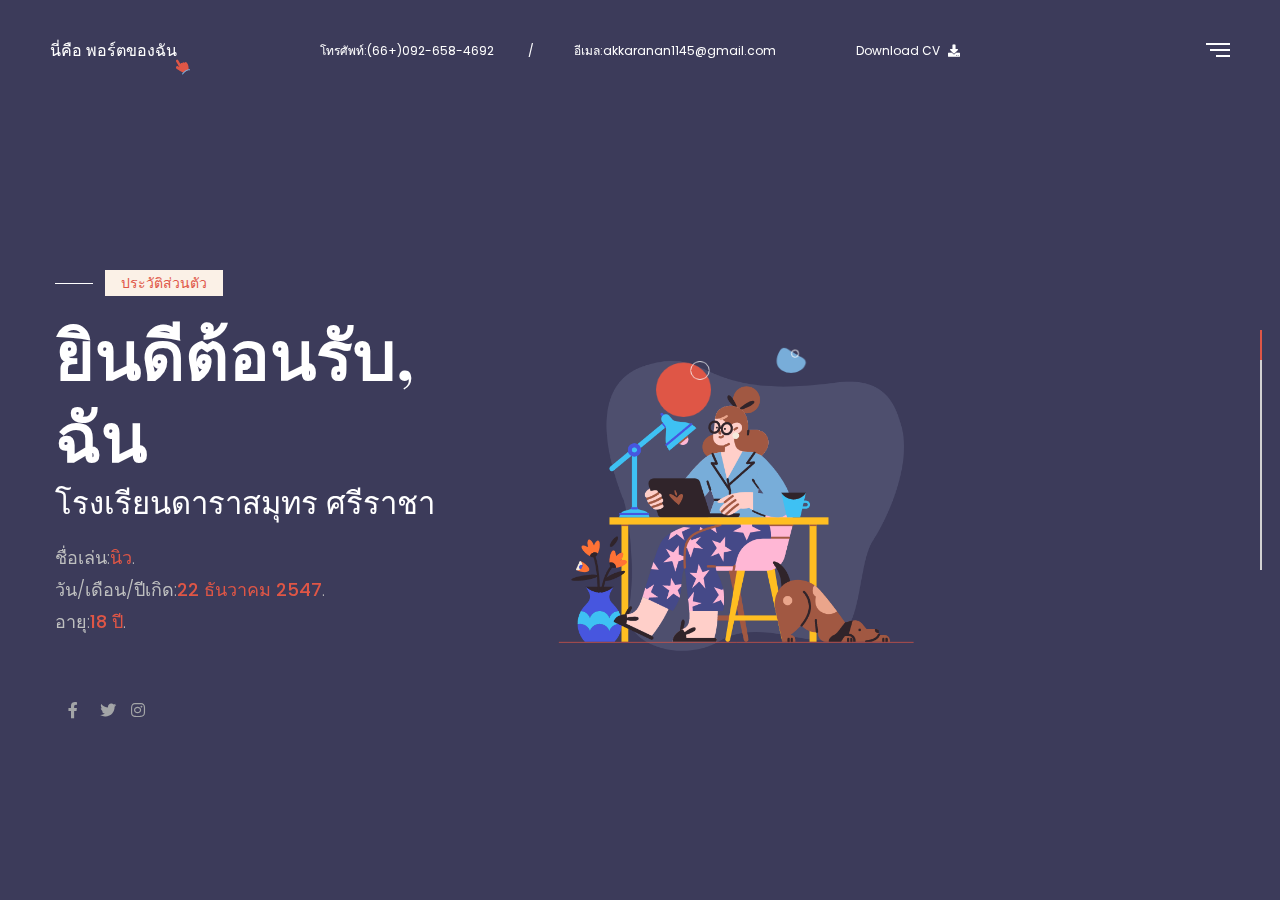
==== index.html @ 27caab4d "Add files via upload" ====
<!DOCTYPE html>
<html lang="th">

<head>
    <!--====== Required meta tags ======-->
    <meta charset="utf-8" />
    <meta http-equiv="x-ua-compatible" content="ie=edge" />
    <meta name="description" content="portfolio,พอร์ตโฟลิโอ" />
    <meta name="author" content="อัครนันท์ ชัยพงษ์,Akkaranan Chaiyapong">
    <meta name="viewport" content="width=device-width, initial-scale=1, shrink-to-fit=no" />

    <!--====== Title ======-->
    <title>It's Me - HTML Template || Home</title>
    <!--====== Favicon Icon ======-->
    <link rel="shortcut icon" href="assets/images/favicon.png" type="image/x-icon">
    <!--====== Google Fonts ======-->
    <link href="https://fonts.googleapis.com/css2?family=Playfair+Display:wght@700&family=Poppins:wght@300;400;500&display=swap" rel="stylesheet">
    <!--====== FontAwesome ======-->
    <link href="assets/css/fontawesome.5.9.0.min.css" rel="stylesheet">
    <!--====== Bootstrap ======-->
    <link href="assets/css/bootstrap-4.5.3.min.css" rel="stylesheet">
    <!--====== Spacing ======-->
    <link href="assets/css/spacing.min.css" rel="stylesheet">
    <!--====== PagePiling ======-->
    <link href="assets/css/jquery.pagepiling.css" rel="stylesheet">
    <!--====== Slick Slider ======-->
    <link href="assets/css/slick.min.css" rel="stylesheet">
    <!--====== Animate CSS ======-->
    <link href="assets/css/animate.min.css" rel="stylesheet">
    <!--====== Main css ======-->
    <link rel="stylesheet" href="assets/css/style.css">
    <!--====== Responsive css ======-->
    <link rel="stylesheet" href="assets/css/responsive.css">
</head>

<body class="body-piling dark-body">
    <div class="wrapper">
       
        <!-- Preloader -->
        <div class="preloader"></div>
        
        <header id="header" class="header">
            <div class="container-fluid">
                <div class="brand">
                    <a href="index.html" class="brand-name"><b>นี่คือ</b> พอร์ตของฉัน</a>
                </div>
                <!--<div class="lets-chat">
                    <span>Let's Chat</span>
                    <button><i class="fab fa-rocketchat"></i></button>
                </div>-->
                <button class="nav-toggle-btn a-nav-toggle">
                    <span class="hamburger">
                        <span class="top-bun"></span>
                        <span class="meat"></span>
                        <span class="bottom-bun"></span>
                    </span>
                </button>
                <div class="hide-menu a-nav-toggle"></div>
                <div class="menu">
                    <div class="menu-lang">
                        <a href="#" class="menu-lang-item active">Eng.</a>
                        <a href="#" class="menu-lang-item">Fra.</a>
                        <a href="#" class="menu-lang-item">Ara.</a>
                    </div>
                    <div class="menu-main mt-100" id="accordion">
                        <ul id="menuMain">
                            <li data-menuanchor="About" class="active"><a href="#About">About</a></li>
                            <li data-menuanchor="Services"><a href="#Services">Services</a></li>
                            <li data-menuanchor="Skills"><a href="#Skills">Skills</a></li>
                            <li data-menuanchor="Resume"><a href="#Resume">Resume</a></li>
                            <li data-menuanchor="Portfolio"><a href="#Portfolio">Portfolio</a></li>
                            <li data-menuanchor="Testimonials"><a href="#Testimonials">Testimonials</a></li>
                            <li data-menuanchor="Weapons"><a href="#Weapons">Weapons</a></li>
                            <li data-menuanchor="Contact"><a href="#Contact">Contact</a></li>
                        </ul>
                    </div>
                    <div class="menu-ornament"></div>
                </div>
            </div>
        </header>
        <div id="content">
            <div class="a-pagepiling full-page">
                <div class="section pp-scrollable slide slide-about a-slide-typed" data-name="about">
                    <div class="slide-container">
                        <div class="container">
                            <div class="number-email-cv">
                                <ul class="number-email">
                                    <li>โทรศัพท์:(66+)092-658-4692</li>
                                    <li>อีเมล:akkaranan1145@gmail.com</li>
                                </ul>
                                <a href="#Contact" class="download-cv">Download CV <i class="fas fa-download"></i></a>
                            </div>
                            <div class="row align-items-center">
                                <div class="col-lg-5">
                                    <div class="about-content pt-100 rpt-0 animate-element delay5 fadeInUp">
                                        <span class="sub-title mb-15 animate-element delay3 fadeInUp">ประวัติส่วนตัว</span>
                                        <h1 class="slide-title animate-element delay5 fadeInUp">ยินดีต้อนรับ,<br> ฉัน <span class="text-typed a-typed a-typed-about" data-text="อัครนันท์"></span></h1>
                                        <h3 class="animate-element delay7 fadeInUp">โรงเรียนดาราสมุทร ศรีราชา</h3>
                                        <p class="animate-element delay8 fadeInUp">
                                        ชื่อเล่น:<b>นิว</b>.</br>
                                        วัน/เดือน/ปีเกิด:<b>22 ธันวาคม 2547</b>.</br>
                                        อายุ:<b>18 ปี</b>.</br>
                                       
                                        <div class="social-style-one mt-55 rmt-35 animate-element delay10 fadeInUp">
                                            <a href="#"><i class="https://www.facebook.com/new.akkaranan"><i class="fab fa-facebook-f"></i></a>
                                            <a href="#"><i class="fab fa-twitter"></i></a>
                                            <a href="#"><i class="fab fa-instagram"></i></a>
                                        </div>
                                    </div>
                                </div>
                                <div class="col-lg-7">
                                    <div class="about-image pt-100 rpt-50 text-lg-right">
                                        <div class="about-inner-images">
                                            <img class="animate-element delay7 fadeInUp" src="assets/images/about/about-dark.png" alt="About">
                                            <img class="shape-one animate-element delay10 bounceIn" src="assets/images/about/shape-one-dark.png" alt="Shape">
                                            <img class="shape-two animate-element delay11 bounceIn" src="assets/images/about/shape-two-dark.png" alt="Shape">
                                        </div>
                                    </div>
                                </div>
                            </div>
                        </div>
                    </div>
                </div>
                <div class="section pp-scrollable slide slide-services slide-light slide-services a-slide-typed" data-name="services">
                    <div class="slide-container">
                        <div class="container">
                            <div class="row align-items-center">
                                <div class="col-lg-7">
                                    <div class="service-image animate-element delay4 fadeInUp">
                                        <span class="sub-title mb-75">Services</span>
                                        <div class="service-inner-images">
                                            <img src="assets/images/services/services-dark.png" alt="Service">
                                            <img class="shape-one animate-element delay6 bounceIn" src="assets/images/services/shape-one-dark.png" alt="shape">
                                            <img class="shape-two animate-element delay8 bounceIn" src="assets/images/services/shape-two-dark.png" alt="shape">
                                        </div>
                                    </div>
                                </div>
                                <div class="col-lg-5">
                                    <div class="service-content pt-100 rpt-55 animate-element delay5 fadeInUp">
                                        <div class="section-title mb-25">
                                            <h2 class="slide-title animate-element delay5 fadeInUp">What <span class="text-typed a-typed a-typed-services" data-text="Services"></span> i provde to my clients in here.</h2>
                                        </div>
                                        <p class="animate-element delay6 fadeInUp">I always want to be able to meet the goals of my clients, I value my services as a designer through my work. You may like my <b>services.</b></p>
                                        <div class="our-services animate-element delay8 fadeInUp">
                                            <div class="service-item">
                                                <div class="icon">
                                                    <img src="assets/images/services/service-icon1.png" alt="Icon">
                                                </div>
                                                <h4>App Design</h4>
                                            </div>
                                            <div class="service-item">
                                                <div class="icon">
                                                    <img src="assets/images/services/service-icon2.png" alt="Icon">
                                                </div>
                                                <h4>Web Design</h4>
                                            </div>
                                            <div class="service-item">
                                                <div class="icon">
                                                    <img src="assets/images/services/service-icon3.png" alt="Icon">
                                                </div>
                                                <h4>Illustraiton</h4>
                                            </div>
                                            <div class="service-item">
                                                <div class="icon">
                                                    <img src="assets/images/services/service-icon4.png" alt="Icon">
                                                </div>
                                                <h4>Branding</h4>
                                            </div>
                                        </div>
                                    </div>
                                </div>
                            </div>
                        </div>
                    </div>
                </div>
                <div class="section pp-scrollable slide slide-skills a-slide-typed" data-name="skills">
                    <div class="slide-container">
                        <div class="container">
                           <div class="row align-items-center">
                                <div class="col-lg-5">
                                    <div class="skill-content animate-element delay5 fadeInUp">
                                        <div class="section-title mb-25">
                                            <span class="sub-title mb-45">Skills</span>
                                            <h2 class="slide-title animate-element delay5 fadeInUp">As a Designer i am good at fit with few <span class="text-typed a-typed a-typed-skills" data-text="skills."></span></h2>
                                        </div>
                                        <p class="animate-element delay6 fadeInUp">All desigener have good skills to make sure satisfied their clints, As a designer I am also specialised few <b>skills.</b></p>
                                        <div class="bar-list a-progressbar pt-5 animate-element delay9 fadeInUp">
                                            <div class="bar-item">
                                                <div class="row">
                                                    <div class="col bar-item-title">App Design</div>
                                                    <div class="col-auto text-right bar-item-value">78%</div>
                                                </div>
                                                <div class="progress">
                                                    <div class="progress-bar" role="progressbar" aria-valuenow="78" aria-valuemin="0" aria-valuemax="100"></div>
                                                </div>
                                            </div>
                                            <div class="bar-item">
                                                <div class="row">
                                                    <div class="col bar-item-title">Web Design</div>
                                                    <div class="col-auto text-right bar-item-value">95%</div>
                                                </div>
                                                <div class="progress">
                                                    <div class="progress-bar" role="progressbar" aria-valuenow="95" aria-valuemin="0" aria-valuemax="100"></div>
                                                </div>
                                            </div>
                                            <div class="bar-item">
                                                <div class="row">
                                                    <div class="col bar-item-title">Art & illustration</div>
                                                    <div class="col-auto text-right bar-item-value">65%</div>
                                                </div>
                                                <div class="progress">
                                                    <div class="progress-bar" role="progressbar" aria-valuenow="65" aria-valuemin="0" aria-valuemax="100"></div>
                                                </div>
                                            </div>
                                            <div class="bar-item">
                                                <div class="row">
                                                    <div class="col bar-item-title">Banding</div>
                                                    <div class="col-auto text-right bar-item-value">85%</div>
                                                </div>
                                                <div class="progress">
                                                    <div class="progress-bar" role="progressbar" aria-valuenow="85" aria-valuemin="0" aria-valuemax="100"></div>
                                                </div>
                                            </div>
                                        </div>
                                    </div>
                                </div>
                                <div class="col-lg-7">
                                    <div class="skill-image pt-55 text-lg-right animate-element delay4 fadeInUp">
                                        <div class="skill-images-inner">
                                            <img src="assets/images/skills/skills-dark.png" alt="Skills">
                                            <img class="shape-one animate-element delay6 bounceIn" src="assets/images/skills/shape-one.png" alt="shape">
                                            <img class="shape-two animate-element delay8 bounceIn" src="assets/images/skills/shape-two-dark.png" alt="shape">
                                        </div>
                                    </div>
                                </div>
                            </div>
                        </div>
                    </div>
                </div>
                <div class="section pp-scrollable slide slide-resume slide-light">
                    <div class="slide-container">
                        <div class="container">
                           <div class="row align-items-center">
                                <div class="col-lg-6">
                                    <div class="educations rmb-55">
                                        <div class="section-title mb-45 animate-element delay2 fadeInUp">
                                            <span class="sub-title mb-45">qualification</span>
                                            <h2 class="slide-title animate-element delay5 fadeInUp">my education</h2>
                                        </div>
                                        <div class="edu-experi-wrap">
                                            <div class="edu-experi-item animate-element delay5 fadeInUp">
                                                <span class="years">2010-2014</span>
                                                <div class="vacancy-content">
                                                    <span class="title">BSC</span>
                                                    <h4 class="subject">Computer Science</h4>
                                                    <h6 class="institution">South University Of Bangladesh</h6>
                                                    <p>Major in UI Design, UX Design, Interaction Design,  User Empathy, Branding.</p>
                                                </div>
                                            </div>
                                            <div class="edu-experi-item animate-element delay8 fadeInUp">
                                                <span class="years">2014-2016</span>
                                                <div class="vacancy-content">
                                                    <span class="title">MSC</span>
                                                    <h4 class="subject">Computer Science</h4>
                                                    <h6 class="institution">Defodil University of Bangladesh</h6>
                                                    <p>Product Design, Information Architecture, Understanding the product, Product Analyses, Market Reserach, Communication.</p>
                                                </div>
                                            </div>
                                        </div>
                                    </div>
                                </div>
                                <div class="col-lg-6">
                                    <div class="experiecnes">
                                        <div class="section-title mb-45 animate-element delay4 fadeInUp">
                                            <span class="sub-title mb-45">Experiecne</span>
                                            <h2 class="slide-title animate-element delay5 fadeInUp">My Experiecne</h2>
                                        </div>
                                        <div class="edu-experi-wrap">
                                            <div class="edu-experi-item beahance animate-element delay7 fadeInUp">
                                                <span class="years">2016-2018</span>
                                                <div class="vacancy-content">
                                                    <span class="title">Beahance</span>
                                                    <h4 class="subject">Uniq Web Design</h4>
                                                    <p>After finishing my studies, I first concentrated on my work in <a href="https://www.behance.net">Behance</a>, here I worked as a web designer for 2 years. It was really a big experience for me.</p>
                                                </div>
                                            </div>
                                            <div class="edu-experi-item dribbble animate-element delay10 fadeInUp">
                                                <span class="years">2018-2020</span>
                                                <div class="vacancy-content">
                                                    <span class="title">Dribbble</span>
                                                    <h4 class="subject">Product Designer</h4>
                                                    <p>After working well for two years at <a href="https://dribbble.com">dribbble</a>, I got the opportunity to work in one of the best market dribbles in the world, and there I am now working as a podcast designer.</p>
                                                </div>
                                            </div>
                                        </div>
                                    </div>
                                </div>
                            </div>
                        </div>
                    </div>
                </div>
                <div class="section pp-scrollable slide slide-portfolio a-slide-typed" data-name="portfolio">
                    <div class="slide-container">
                        <div class="container">
                           <div class="row align-items-center justify-content-between mb-25">
                                <div class="col-xl-5 col-lg-6">
                                    <div class="portfolio-content">
                                        <div class="section-title mb-35">
                                            <span class="sub-title mb-45 animate-element delay5 fadeInUp">Portfolio</span>
                                            <h2 class="slide-title animate-element delay6 fadeInUp">Some of my Creative <span class="text-typed a-typed a-typed-portfolio" data-text="Works."></span></h2>
                                        </div>
                                        <p class="animate-element delay7 fadeInUp">As a designer I have been working few years in this sector, and i have complted lot's of project <b><a href="#">see here.</a></b></p>
                                        <a href="blog.html" class="read-more mt-45 rmt-25 animate-element delay8 fadeInUp">Explore More <i class="fas fa-long-arrow-alt-right"></i></a>
                                    </div>
                                </div>
                                <div class="col-xl-5 col-lg-6">
                                    <div class="counter-wrap rmb-15 animate-element delay9 fadeInUp">
                                        <div class="success-box">
                                            <span class="count-text lass-than-ten" data-speed="3000" data-stop="7">0</span>
                                            <h6>Years of Experience</h6>
                                        </div>
                                        <div class="success-box">
                                            <span class="count-text plus" data-speed="3000" data-stop="120">0</span>
                                            <h6>Satisfied Clients</h6>
                                        </div>
                                    </div>
                                </div>
                            </div>
                            <div class="portfolio-wrap">
                                <div class="portfolio-item animate-element delay11 fadeInUp">
                                    <img src="assets/images/acitivities/portfolio1.png" alt="Portfolio">
                                </div>
                                <div class="portfolio-item animate-element delay13 fadeInUp">
                                    <img src="assets/images/acitivities/portfolio2.png" alt="Portfolio">
                                </div>
                                <div class="portfolio-item">
                                    <img src="assets/images/acitivities/portfolio1.png" alt="Portfolio">
                                </div>
                                <div class="portfolio-item">
                                    <img src="assets/images/acitivities/portfolio2.png" alt="Portfolio">
                                </div>
                            </div>
                        </div>
                    </div>
                </div>
                <div class="section pp-scrollable slide slide-testimonials slide-light a-slide-typed" data-name="testimonials">
                    <div class="slide-container">
                        <div class="container">
                            <div class="row align-items-end">
                                <div class="col-lg-6">
                                    <div class="testimonial-left-image rmb-75 animate-element delay5 fadeInUp">
                                        <img src="assets/images/testimonials/testimonial-dark.png" alt="testimonials">
                                        <img class="shape-one animate-element delay8 bounceIn" src="assets/images/testimonials/shape-one-dark.png" alt="shape">
                                        <img class="shape-two animate-element delay5 zoomInLeft" src="assets/images/testimonials/shape-two.png" alt="shape">
                                    </div>
                                </div>
                                <div class="col-lg-6">
                                    <div class="testimonials-content ml-lg-auto rel">
                                        <div class="section-title mb-35">
                                            <span class="sub-title mb-45 animate-element delay6 fadeInUp">Testimonial</span>
                                            <h2 class="slide-title animate-element delay7 fadeInUp">What my happy <span class="text-typed a-typed a-typed-testimonials" data-text="client"></span> saying their services.</h2>
                                            <p class="animate-element delay7 fadeInUp">As a designer I have been working few years in this sector, and i have complted lot's of project <b><a href="#">see here.</a></b></p>
                                        </div>
                                        <div class="animate-element delay9 fadeInUp">
                                            <p>Really they guy is amazing , he saved my times and properly have completed my requirment with great effort. I appreciate to him for web & app design, he is good at fit.</p>
                                        
                                        </div>
                                        
                                    </div>
                                </div>
                            </div>
                        </div>
                    </div>
                </div>
                <div class="section pp-scrollable slide slide-weapons a-slide-typed" data-name="weapons">
                    <div class="slide-container">
                        <div class="container">
                           <div class="row align-items-center">
                                <div class="col-lg-6">
                                    <div class="weapons-content rmb-75 animate-element delay5 fadeInUp">
                                        <div class="section-title mb-35">
                                            <span class="sub-title mb-45">Coputer Skills</span>
                                            <h2 class="slide-title animate-element delay5 fadeInUp">My <span class="text-typed a-typed a-typed-weapons" data-text="favorite tools"></span> which i Used Everyday in my life.</h2>
                                        </div>
                                        <p class="animate-element delay6 fadeInUp">I always loved those software that I use in my work, because I am very good at these, these are the main tools of my design  career those are help me for make sure my Clients satisfication.</p>
                                        <a href="#About" class="read-more mt-15 animate-element delay8 fadeInUp">Lets See My Work Process <i class="fas fa-long-arrow-alt-right"></i></a>
                                    </div>
                                </div>
                                <div class="col-lg-6">
                                    <div class="weapons-images">
                                        <div class="weapons-item one animate-element delay11 bounceIn">
                                            <img src="assets/images/weapons/figma.png" alt="Figma">
                                        </div>
                                        <div class="weapons-item two animate-element delay5 fadeInDown">
                                            <img src="assets/images/weapons/xd.png" alt="XD">
                                        </div>
                                        <div class="weapons-item three animate-element delay6 fadeInUp">
                                            <img src="assets/images/weapons/linkedin.png" alt="linkedin">
                                        </div>
                                        <div class="weapons-item four animate-element delay7 fadeInLeft">
                                            <img src="assets/images/weapons/sketch.png" alt="sketch">
                                        </div>
                                        <div class="weapons-item five animate-element delay8 fadeInRight">
                                            <img src="assets/images/weapons/google.png" alt="google">
                                        </div>
                                        <div class="weapons-item six animate-element delay9 fadeInLeft">
                                            <img src="assets/images/weapons/dribbble.png" alt="dribbble">
                                        </div>
                                        <div class="weapons-item seven animate-element delay10 fadeInUp">
                                            <img src="assets/images/weapons/skype.png" alt="skype">
                                        </div>
                                        <div class="weapons-item eight animate-element delay5 fadeInRight">
                                            <img src="assets/images/weapons/slack.png" alt="slack">
                                        </div>
                                    </div>
                                </div>
                            </div>
                        </div>
                    </div>
                </div>
                <div class="section pp-scrollable slide slide-contact slide-light">
                    <div class="slide-container">
                        <div class="container">
                           <div class="contact-wrap mb-185 rmb-95">
                               <div class="row align-items-end">
                                    <div class="col-lg-7">
                                        <div class="contact-content">
                                            <div class="section-title mb-55">
                                               <span class="sub-title mb-55 animate-element delay5 fadeInUp">contact me</span>
                                                <h2 class="slide-title animate-element delay6 fadeInUp">Estimate your project? Let me know here.</h2>
                                            </div>
                                            <form action="#" class="contact-form animate-element delay8 fadeInUp">
                                                <div class="form-group">
                                                    <input type="text" id="name" name="name" class="form-control" placeholder="What's your name?" required>
                                                </div>
                                                <div class="form-group">
                                                    <input type="email" id="email" name="email" class="form-control" placeholder="Your email" required>
                                                </div>
                                                <div class="form-group">
                                                    <textarea name="message" id="message" rows="1" class="form-control" placeholder="Tell me about your project" required></textarea>
                                                </div>
                                                <button type="submit"><i class="fas fa-paper-plane"></i></button>
                                            </form>
                                        </div>
                                    </div>
                                    <div class="col-lg-5">
                                        <div class="contact-image animate-element text-center delay7 fadeInLeft">
                                            <img src="assets/images/contact/contact.png" alt="Contact">
                                        </div>
                                    </div>
                                </div>
                           </div>
                           <div class="footer-contact text-center mb-35">
                               <div class="section-title mb-30 animate-element delay8 fadeInUp">
                                   <h2>Stay Connected</h2>
                               </div>
                               <span class="country list-inline-item animate-element delay9 fadeInUp">Bangladesh</span>
                               <h3 class="animate-element delay6 fadeInUp"><a href="mailto:hello_niharik@gmail.com">hello_niharik@gmail.com</a></h3>
                               <a href="callto:(+778)675-0765" class="number list-inline-item animate-element delay10 fadeInUp">(+778) 675-0765</a>
                               <div class="social-style-two mt-25 animate-element delay11 fadeInUp">
                                    <a href="#"><img src="assets/images/contact/social-dribbble.png" alt="Social"></a>
                                    <a href="#"><img src="assets/images/contact/social-behance.png" alt="Social"></a>
                                    <a href="#"><img src="assets/images/contact/social-instagram.png" alt="Social"></a>
                                </div>
                           </div>
                        </div>
                        <div class="footer-bottom-girl animate-element delay12 zoomIn">
                           <img src="assets/images/contact/footer-bottom-girl.png" alt="footer girl">
                       </div>
                        <div class="footer-bottom-shape">
                            <img src="assets/images/contact/footer-bottom-shape.png" alt="Shape">
                        </div>
                    </div>
                </div>
            </div>
        </div>
        <div class="container-fliuid">
            <div class="progress-nav">
                <ul id="menu">
                    <li data-menuanchor="About" class="active"></li>
                    <li data-menuanchor="Services"></li>
                    <li data-menuanchor="Skills"></li>
                    <li data-menuanchor="Resume"></li>
                    <li data-menuanchor="Portfolio"></li>
                    <li data-menuanchor="Testimonials"></li>
                    <li data-menuanchor="Weapons"></li>
                    <li data-menuanchor="Contact"></li>
                </ul>
            </div>
        </div>
    </div>
    
    <!--====== Jquery ======-->
    <script src="assets/js/jquery-3.6.0.min.js"></script>
    <!--====== Bootstrap ======-->
    <script src="assets/js/bootstrap.4.5.3.min.js"></script>
    <!--====== PagePiling ======-->
    <script src="assets/js/jquery.pagepiling.min.js"></script>
    <!--====== Jquery Viewport ======-->
    <script src="assets/js/jquery.viewport.js"></script>
    <!--====== SmoothScroll ======-->
    <script src="assets/js/smoothscroll.js"></script>
    <!--====== Popper ======-->
    <script src="assets/js/popper.min.js"></script>
    <!--====== Slick Slider ======-->
    <script src="assets/js/slick.min.js"></script>
    <!--====== Typed ======-->
    <script src="assets/js/typed.min.js"></script>
    <!--====== Main JS ======-->
    <script src="assets/js/script.js"></script>
</body>

</html>
---- assets/css/spacing.min.css ----
/****************************************************** */
/****************  Padding Margin Spacing ************* */
/****************************************************** */
.p-5{padding:5px!important}.p-10{padding:10px}.p-15{padding:15px}.p-20{padding:20px}.p-25{padding:25px}.p-30{padding:30px}.p-35{padding:35px}.p-40{padding:40px}.p-45{padding:45px}.p-50{padding:50px}.p-55{padding:55px}.p-60{padding:60px}.p-65{padding:65px}.p-70{padding:70px}.p-75{padding:75px}.p-80{padding:80px}.p-85{padding:85px}.p-90{padding:90px}.p-95{padding:95px}.p-100{padding:100px}.p-105{padding:105px}.p-110{padding:110px}.p-115{padding:115px}.p-120{padding:120px}.p-125{padding:125px}.p-130{padding:130px}.p-135{padding:135px}.p-140{padding:140px}.p-145{padding:145px}.p-150{padding:150px}.p-155{padding:155px}.p-160{padding:160px}.p-165{padding:165px}.p-170{padding:170px}.p-175{padding:175px}.p-180{padding:180px}.p-185{padding:185px}.p-190{padding:190px}.p-195{padding:195px}.p-200{padding:200px}.p-205{padding:205px}.p-210{padding:210px}.p-215{padding:215px}.p-220{padding:220px}.p-225{padding:225px}.p-230{padding:230px}.p-235{padding:235px}.p-240{padding:240px}.p-245{padding:245px}.p-250{padding:250px}.pt-5,.py-5{padding-top:5px!important}.pt-10,.py-10{padding-top:10px}.pt-15,.py-15{padding-top:15px}.pt-20,.py-20{padding-top:20px}.pt-25,.py-25{padding-top:25px}.pt-30,.py-30{padding-top:30px}.pt-35,.py-35{padding-top:35px}.pt-40,.py-40{padding-top:40px}.pt-45,.py-45{padding-top:45px}.pt-50,.py-50{padding-top:50px}.pt-55,.py-55{padding-top:55px}.pt-60,.py-60{padding-top:60px}.pt-65,.py-65{padding-top:65px}.pt-70,.py-70{padding-top:70px}.pt-75,.py-75{padding-top:75px}.pt-80,.py-80{padding-top:80px}.pt-85,.py-85{padding-top:85px}.pt-90,.py-90{padding-top:90px}.pt-95,.py-95{padding-top:95px}.pt-100,.py-100{padding-top:100px}.pt-105,.py-105{padding-top:105px}.pt-110,.py-110{padding-top:110px}.pt-115,.py-115{padding-top:115px}.pt-120,.py-120{padding-top:120px}.pt-125,.py-125{padding-top:125px}.pt-130,.py-130{padding-top:130px}.pt-135,.py-135{padding-top:135px}.pt-140,.py-140{padding-top:140px}.pt-145,.py-145{padding-top:145px}.pt-150,.py-150{padding-top:150px}.pt-155,.py-155{padding-top:155px}.pt-160,.py-160{padding-top:160px}.pt-165,.py-165{padding-top:165px}.pt-170,.py-170{padding-top:170px}.pt-175,.py-175{padding-top:175px}.pt-180,.py-180{padding-top:180px}.pt-185,.py-185{padding-top:185px}.pt-190,.py-190{padding-top:190px}.pt-195,.py-195{padding-top:195px}.pt-200,.py-200{padding-top:200px}.pt-205,.py-205{padding-top:205px}.pt-210,.py-210{padding-top:210px}.pt-215,.py-215{padding-top:215px}.pt-220,.py-220{padding-top:220px}.pt-225,.py-225{padding-top:225px}.pt-230,.py-230{padding-top:230px}.pt-235,.py-235{padding-top:235px}.pt-240,.py-240{padding-top:240px}.pt-245,.py-245{padding-top:245px}.pt-250,.py-250{padding-top:250px}.pb-5,.py-5{padding-bottom:5px!important}.pb-10,.py-10{padding-bottom:10px}.pb-15,.py-15{padding-bottom:15px}.pb-20,.py-20{padding-bottom:20px}.pb-25,.py-25{padding-bottom:25px}.pb-30,.py-30{padding-bottom:30px}.pb-35,.py-35{padding-bottom:35px}.pb-40,.py-40{padding-bottom:40px}.pb-45,.py-45{padding-bottom:45px}.pb-50,.py-50{padding-bottom:50px}.pb-55,.py-55{padding-bottom:55px}.pb-60,.py-60{padding-bottom:60px}.pb-65,.py-65{padding-bottom:65px}.pb-70,.py-70{padding-bottom:70px}.pb-75,.py-75{padding-bottom:75px}.pb-80,.py-80{padding-bottom:80px}.pb-85,.py-85{padding-bottom:85px}.pb-90,.py-90{padding-bottom:90px}.pb-95,.py-95{padding-bottom:95px}.pb-100,.py-100{padding-bottom:100px}.pb-105,.py-105{padding-bottom:105px}.pb-110,.py-110{padding-bottom:110px}.pb-115,.py-115{padding-bottom:115px}.pb-120,.py-120{padding-bottom:120px}.pb-125,.py-125{padding-bottom:125px}.pb-130,.py-130{padding-bottom:130px}.pb-135,.py-135{padding-bottom:135px}.pb-140,.py-140{padding-bottom:140px}.pb-145,.py-145{padding-bottom:145px}.pb-150,.py-150{padding-bottom:150px}.pb-155,.py-155{padding-bottom:155px}.pb-160,.py-160{padding-bottom:160px}.pb-165,.py-165{padding-bottom:165px}.pb-170,.py-170{padding-bottom:170px}.pb-175,.py-175{padding-bottom:175px}.pb-180,.py-180{padding-bottom:180px}.pb-185,.py-185{padding-bottom:185px}.pb-190,.py-190{padding-bottom:190px}.pb-195,.py-195{padding-bottom:195px}.pb-200,.py-200{padding-bottom:200px}.pb-205,.py-205{padding-bottom:205px}.pb-210,.py-210{padding-bottom:210px}.pb-215,.py-215{padding-bottom:215px}.pb-220,.py-220{padding-bottom:220px}.pb-225,.py-225{padding-bottom:225px}.pb-230,.py-230{padding-bottom:230px}.pb-235,.py-235{padding-bottom:235px}.pb-240,.py-240{padding-bottom:240px}.pb-245,.py-245{padding-bottom:245px}.pb-250,.py-250{padding-bottom:250px}.m-5{margin:5px!important}.m-10{margin:10px}.m-15{margin:15px}.m-20{margin:20px}.m-25{margin:25px}.m-30{margin:30px}.m-35{margin:35px}.m-40{margin:40px}.m-45{margin:45px}.m-50{margin:50px}.m-55{margin:55px}.m-60{margin:60px}.m-65{margin:65px}.m-70{margin:70px}.m-75{margin:75px}.m-80{margin:80px}.m-85{margin:85px}.m-90{margin:90px}.m-95{margin:95px}.m-100{margin:100px}.m-105{margin:105px}.m-110{margin:110px}.m-115{margin:115px}.m-120{margin:120px}.m-125{margin:125px}.m-130{margin:130px}.m-135{margin:135px}.m-140{margin:140px}.m-145{margin:145px}.m-150{margin:150px}.m-155{margin:155px}.m-160{margin:160px}.m-165{margin:165px}.m-170{margin:170px}.m-175{margin:175px}.m-180{margin:180px}.m-185{margin:185px}.m-190{margin:190px}.m-195{margin:195px}.m-200{margin:200px}.m-205{margin:205px}.m-210{margin:210px}.m-215{margin:215px}.m-220{margin:220px}.m-225{margin:225px}.m-230{margin:230px}.m-235{margin:235px}.m-240{margin:240px}.m-245{margin:245px}.m-250{margin:250px}.mt-5,.my-5{margin-top:5px!important}.mt-10,.my-10{margin-top:10px}.mt-15,.my-15{margin-top:15px}.mt-20,.my-20{margin-top:20px}.mt-25,.my-25{margin-top:25px}.mt-30,.my-30{margin-top:30px}.mt-35,.my-35{margin-top:35px}.mt-40,.my-40{margin-top:40px}.mt-45,.my-45{margin-top:45px}.mt-50,.my-50{margin-top:50px}.mt-55,.my-55{margin-top:55px}.mt-60,.my-60{margin-top:60px}.mt-65,.my-65{margin-top:65px}.mt-70,.my-70{margin-top:70px}.mt-75,.my-75{margin-top:75px}.mt-80,.my-80{margin-top:80px}.mt-85,.my-85{margin-top:85px}.mt-90,.my-90{margin-top:90px}.mt-95,.my-95{margin-top:95px}.mt-100,.my-100{margin-top:100px}.mt-105,.my-105{margin-top:105px}.mt-110,.my-110{margin-top:110px}.mt-115,.my-115{margin-top:115px}.mt-120,.my-120{margin-top:120px}.mt-125,.my-125{margin-top:125px}.mt-130,.my-130{margin-top:130px}.mt-135,.my-135{margin-top:135px}.mt-140,.my-140{margin-top:140px}.mt-145,.my-145{margin-top:145px}.mt-150,.my-150{margin-top:150px}.mt-155,.my-155{margin-top:155px}.mt-160,.my-160{margin-top:160px}.mt-165,.my-165{margin-top:165px}.mt-170,.my-170{margin-top:170px}.mt-175,.my-175{margin-top:175px}.mt-180,.my-180{margin-top:180px}.mt-185,.my-185{margin-top:185px}.mt-190,.my-190{margin-top:190px}.mt-195,.my-195{margin-top:195px}.mt-200,.my-200{margin-top:200px}.mt-205,.my-205{margin-top:205px}.mt-210,.my-210{margin-top:210px}.mt-215,.my-215{margin-top:215px}.mt-220,.my-220{margin-top:220px}.mt-225,.my-225{margin-top:225px}.mt-230,.my-230{margin-top:230px}.mt-235,.my-235{margin-top:235px}.mt-240,.my-240{margin-top:240px}.mt-245,.my-245{margin-top:245px}.mt-250,.my-250{margin-top:250px}.mb-5,.my-5{margin-bottom:5px!important}.mb-10,.my-10{margin-bottom:10px}.mb-15,.my-15{margin-bottom:15px}.mb-20,.my-20{margin-bottom:20px}.mb-25,.my-25{margin-bottom:25px}.mb-30,.my-30{margin-bottom:30px}.mb-35,.my-35{margin-bottom:35px}.mb-40,.my-40{margin-bottom:40px}.mb-45,.my-45{margin-bottom:45px}.mb-50,.my-50{margin-bottom:50px}.mb-55,.my-55{margin-bottom:55px}.mb-60,.my-60{margin-bottom:60px}.mb-65,.my-65{margin-bottom:65px}.mb-70,.my-70{margin-bottom:70px}.mb-75,.my-75{margin-bottom:75px}.mb-80,.my-80{margin-bottom:80px}.mb-85,.my-85{margin-bottom:85px}.mb-90,.my-90{margin-bottom:90px}.mb-95,.my-95{margin-bottom:95px}.mb-100,.my-100{margin-bottom:100px}.mb-105,.my-105{margin-bottom:105px}.mb-110,.my-110{margin-bottom:110px}.mb-115,.my-115{margin-bottom:115px}.mb-120,.my-120{margin-bottom:120px}.mb-125,.my-125{margin-bottom:125px}.mb-130,.my-130{margin-bottom:130px}.mb-135,.my-135{margin-bottom:135px}.mb-140,.my-140{margin-bottom:140px}.mb-145,.my-145{margin-bottom:145px}.mb-150,.my-150{margin-bottom:150px}.mb-155,.my-155{margin-bottom:155px}.mb-160,.my-160{margin-bottom:160px}.mb-165,.my-165{margin-bottom:165px}.mb-170,.my-170{margin-bottom:170px}.mb-175,.my-175{margin-bottom:175px}.mb-180,.my-180{margin-bottom:180px}.mb-185,.my-185{margin-bottom:185px}.mb-190,.my-190{margin-bottom:190px}.mb-195,.my-195{margin-bottom:195px}.mb-200,.my-200{margin-bottom:200px}.mb-205,.my-205{margin-bottom:205px}.mb-210,.my-210{margin-bottom:210px}.mb-215,.my-215{margin-bottom:215px}.mb-220,.my-220{margin-bottom:220px}.mb-225,.my-225{margin-bottom:225px}.mb-230,.my-230{margin-bottom:230px}.mb-235,.my-235{margin-bottom:235px}.mb-240,.my-240{margin-bottom:240px}.mb-245,.my-245{margin-bottom:245px}.mb-250,.my-250{margin-bottom:250px}
/****************************************************** */
/*********** Responsive Padding Margin Spacing ******** */
/****************************************************** */
@media only screen and (max-width:991px){.rp-0{padding:0!important}.rp-5{padding:5px!important}.rp-10{padding:10px}.rp-15{padding:15px}.rp-20{padding:20px}.rp-25{padding:25px}.rp-30{padding:30px}.rp-35{padding:35px}.rp-40{padding:40px}.rp-45{padding:45px}.rp-50{padding:50px}.rp-55{padding:55px}.rp-60{padding:60px}.rp-65{padding:65px}.rp-70{padding:70px}.rp-75{padding:75px}.rp-80{padding:80px}.rp-85{padding:85px}.rp-90{padding:90px}.rp-95{padding:95px}.rp-100{padding:100px}.rp-105{padding:105px}.rp-110{padding:110px}.rp-115{padding:115px}.rp-120{padding:120px}.rp-125{padding:125px}.rp-130{padding:130px}.rp-135{padding:135px}.rp-140{padding:140px}.rp-145{padding:145px}.rp-150{padding:150px}.rpt-0,.rpy-0{padding-top:0!important}.rpt-5,.rpy-5{padding-top:5px!important}.rpt-10,.rpy-10{padding-top:10px}.rpt-15,.rpy-15{padding-top:15px}.rpt-20,.rpy-20{padding-top:20px}.rpt-25,.rpy-25{padding-top:25px}.rpt-30,.rpy-30{padding-top:30px}.rpt-35,.rpy-35{padding-top:35px}.rpt-40,.rpy-40{padding-top:40px}.rpt-45,.rpy-45{padding-top:45px}.rpt-50,.rpy-50{padding-top:50px}.rpt-55,.rpy-55{padding-top:55px}.rpt-60,.rpy-60{padding-top:60px}.rpt-65,.rpy-65{padding-top:65px}.rpt-70,.rpy-70{padding-top:70px}.rpt-75,.rpy-75{padding-top:75px}.rpt-80,.rpy-80{padding-top:80px}.rpt-85,.rpy-85{padding-top:85px}.rpt-90,.rpy-90{padding-top:90px}.rpt-95,.rpy-95{padding-top:95px}.rpt-100,.rpy-100{padding-top:100px}.rpt-105,.rpy-105{padding-top:105px}.rpt-110,.rpy-110{padding-top:110px}.rpt-115,.rpy-115{padding-top:115px}.rpt-120,.rpy-120{padding-top:120px}.rpt-125,.rpy-125{padding-top:125px}.rpt-130,.rpy-130{padding-top:130px}.rpt-135,.rpy-135{padding-top:135px}.rpt-140,.rpy-140{padding-top:140px}.rpt-145,.rpy-145{padding-top:145px}.rpt-150,.rpy-150{padding-top:150px}.rpb-0,.rpy-0{padding-bottom:0!important}.rpb-5,.rpy-5{padding-bottom:5px!important}.rpb-10,.rpy-10{padding-bottom:10px}.rpb-15,.rpy-15{padding-bottom:15px}.rpb-20,.rpy-20{padding-bottom:20px}.rpb-25,.rpy-25{padding-bottom:25px}.rpb-30,.rpy-30{padding-bottom:30px}.rpb-35,.rpy-35{padding-bottom:35px}.rpb-40,.rpy-40{padding-bottom:40px}.rpb-45,.rpy-45{padding-bottom:45px}.rpb-50,.rpy-50{padding-bottom:50px}.rpb-55,.rpy-55{padding-bottom:55px}.rpb-60,.rpy-60{padding-bottom:60px}.rpb-65,.rpy-65{padding-bottom:65px}.rpb-70,.rpy-70{padding-bottom:70px}.rpb-75,.rpy-75{padding-bottom:75px}.rpb-80,.rpy-80{padding-bottom:80px}.rpb-85,.rpy-85{padding-bottom:85px}.rpb-90,.rpy-90{padding-bottom:90px}.rpb-95,.rpy-95{padding-bottom:95px}.rpb-100,.rpy-100{padding-bottom:100px}.rpb-105,.rpy-105{padding-bottom:105px}.rpb-110,.rpy-110{padding-bottom:110px}.rpb-115,.rpy-115{padding-bottom:115px}.rpb-120,.rpy-120{padding-bottom:120px}.rpb-125,.rpy-125{padding-bottom:125px}.rpb-130,.rpy-130{padding-bottom:130px}.rpb-135,.rpy-135{padding-bottom:135px}.rpb-140,.rpy-140{padding-bottom:140px}.rpb-145,.rpy-145{padding-bottom:145px}.rpb-150,.rpy-150{padding-bottom:150px}.rm-0{margin:0!important}.rm-5{margin:5px!important}.rm-10{margin:10px}.rm-15{margin:15px}.rm-20{margin:20px}.rm-25{margin:25px}.rm-30{margin:30px}.rm-35{margin:35px}.rm-40{margin:40px}.rm-45{margin:45px}.rm-50{margin:50px}.rm-55{margin:55px}.rm-60{margin:60px}.rm-65{margin:65px}.rm-70{margin:70px}.rm-75{margin:75px}.rm-80{margin:80px}.rm-85{margin:85px}.rm-90{margin:90px}.rm-95{margin:95px}.rm-100{margin:100px}.rm-105{margin:105px}.rm-110{margin:110px}.rm-115{margin:115px}.rm-120{margin:120px}.rm-125{margin:125px}.rm-130{margin:130px}.rm-135{margin:135px}.rm-140{margin:140px}.rm-145{margin:145px}.rm-150{margin:150px}.rmt-0,.rmy-0{margin-top:0!important}.rmt-5,.rmy-5{margin-top:5px!important}.rmt-10,.rmy-10{margin-top:10px}.rmt-15,.rmy-15{margin-top:15px}.rmt-20,.rmy-20{margin-top:20px}.rmt-25,.rmy-25{margin-top:25px}.rmt-30,.rmy-30{margin-top:30px}.rmt-35,.rmy-35{margin-top:35px}.rmt-40,.rmy-40{margin-top:40px}.rmt-45,.rmy-45{margin-top:45px}.rmt-50,.rmy-50{margin-top:50px}.rmt-55,.rmy-55{margin-top:55px}.rmt-60,.rmy-60{margin-top:60px}.rmt-65,.rmy-65{margin-top:65px}.rmt-70,.rmy-70{margin-top:70px}.rmt-75,.rmy-75{margin-top:75px}.rmt-80,.rmy-80{margin-top:80px}.rmt-85,.rmy-85{margin-top:85px}.rmt-90,.rmy-90{margin-top:90px}.rmt-95,.rmy-95{margin-top:95px}.rmt-100,.rmy-100{margin-top:100px}.rmt-105,.rmy-105{margin-top:105px}.rmt-110,.rmy-110{margin-top:110px}.rmt-115,.rmy-115{margin-top:115px}.rmt-120,.rmy-120{margin-top:120px}.rmt-125,.rmy-125{margin-top:125px}.rmt-130,.rmy-130{margin-top:130px}.rmt-135,.rmy-135{margin-top:135px}.rmt-140,.rmy-140{margin-top:140px}.rmt-145,.rmy-145{margin-top:145px}.rmt-150,.rmy-150{margin-top:150px}.rmb-0,.rmy-0{margin-bottom:0!important}.rmb-5,.rmy-5{margin-bottom:5px!important}.rmb-10,.rmy-10{margin-bottom:10px}.rmb-15,.rmy-15{margin-bottom:15px}.rmb-20,.rmy-20{margin-bottom:20px}.rmb-25,.rmy-25{margin-bottom:25px}.rmb-30,.rmy-30{margin-bottom:30px}.rmb-35,.rmy-35{margin-bottom:35px}.rmb-40,.rmy-40{margin-bottom:40px}.rmb-45,.rmy-45{margin-bottom:45px}.rmb-50,.rmy-50{margin-bottom:50px}.rmb-55,.rmy-55{margin-bottom:55px}.rmb-60,.rmy-60{margin-bottom:60px}.rmb-65,.rmy-65{margin-bottom:65px}.rmb-70,.rmy-70{margin-bottom:70px}.rmb-75,.rmy-75{margin-bottom:75px}.rmb-80,.rmy-80{margin-bottom:80px}.rmb-85,.rmy-85{margin-bottom:85px}.rmb-90,.rmy-90{margin-bottom:90px}.rmb-95,.rmy-95{margin-bottom:95px}.rmb-100,.rmy-100{margin-bottom:100px}.rmb-105,.rmy-105{margin-bottom:105px}.rmb-110,.rmy-110{margin-bottom:110px}.rmb-115,.rmy-115{margin-bottom:115px}.rmb-120,.rmy-120{margin-bottom:120px}.rmb-125,.rmy-125{margin-bottom:125px}.rmb-130,.rmy-130{margin-bottom:130px}.rmb-135,.rmy-135{margin-bottom:135px}.rmb-140,.rmy-140{margin-bottom:140px}.rmb-145,.rmy-145{margin-bottom:145px}.rmb-150,.rmy-150{margin-bottom:150px}}
---- assets/css/style.css ----
@charset "UTF-8";
/*-----------------------------------------------------------------------------------
    Template Name: It's Me - HTML Template
    Template URI: https://webtend.net/demo/html/itsme/
    Author: WebTend
    Author URI:  https://webtend.net/
    Version: 1.0

    Note: This is Main Style CSS File.
-----------------------------------------------------------------------------------
	CSS INDEX
	===================
    01. Default CSS
    02. Common Class
    03. Mian Header
    04. About Section
    05. Services Section
    06. Skills Section
    07. Resume Section
    08. Portfolio Section
    09. Testimonial Section
    10. Weapons Section
    11. Contact Section
    12. Page Banner
    13. Blog Page
    14. Sidebar Widgets
    15. Main Footer
    16. Dark Version
    17. Landing Preview
-----------------------------------------------------------------------------------*/

/****************************************************** */
/******************** 01. Default CSS ***************** */
/****************************************************** */
* {
    margin: 0;
    padding: 0;
    border: none;
    outline: none;
    -webkit-box-shadow: none;
    box-shadow: none;
}

:root {
    scroll-behavior: auto;
    --base-color: #A3A5A7;
    --heading-color: #1D2043;
    --primary-color: #DF5646;
    --light-color: #FAFAFA;
    --base-font: 'Poppins', sans-serif;
    --heading-font: 'Playfair Display', serif;
}

body {
    color: var(--base-color);
    font-size: 16px;
    font-weight: 300;
    line-height: 32px;
    font-family: var(--base-font);
}

a {
    color: var(--base-color);
    cursor: pointer;
    outline: none;
    -webkit-transition: 0.5s;
    transition: 0.5s;
    text-decoration: none;
}

a:focus,
a:visited {
    text-decoration: none;
    outline: none;
}

a:hover {
    text-decoration: none;
    color: var(--primary-color);
}

h1,
h2 {
    font-weight: 700;
    font-family: var(--heading-font);
}

h1,
h2,
h3,
h4,
h5,
h6,
h1 a,
h2 a,
h3 a,
h4 a,
h5 a,
h6 a {
    color: var(--heading-color);
}

::selection {
    background-color: #fcf1e7;
    color: #1f2044;
    text-shadow: none
}

-webkit-::selection {
    background-color: #fcf1e7;
    color: #1f2044;
    text-shadow: none
}

::-moz-selection {
    background-color: #fcf1e7;
    color: #1f2044;
    text-shadow: none
}

::-webkit-scrollbar {
    width: 5px;
    height: 5px
}

::-webkit-scrollbar-thumb {
    cursor: pointer;
    background: #2e2e2e
}

h1 {
    font-size: 68px;
}

h2 {
    font-size: 35px;
    line-height: 1.35;
}

h3 {
    font-size: 25px;
}

h4 {
    font-size: 20px;
    font-weight: 500;
}

h5 {
    font-size: 18px;
}

h6 {
    font-size: 16px;
}

ul,
li {
    list-style: none;
    padding: 0;
    margin: 0;
}

img {
    max-width: 100%;
    display: inline-block;
}

header:after,
section:after,
footer:after {
    display: block;
    clear: both;
    content: "";
}

/****************************************************** */
/****************** 02. Common Class ****************** */
/****************************************************** */
/** Section Title */
.section-title h2 {
    text-transform: capitalize;
}

.sub-title {
    line-height: 1;
    font-size: 14px;
    font-weight: 500;
    padding: 6px 16px;
    margin-left: 50px;
    position: relative;
    background: #FBF1E7;
    display: inline-block;
    text-transform: capitalize;
    color: var(--primary-color);
}

.sub-title:before {
    content: '';
    height: 1px;
    width: 38px;
    left: -50px;
    top: 50%;
    position: absolute;
    background: #707070;
}

.text-typed {
    color: var(--primary-color);
}

/** Button styles */
.theme-btn, a.theme-btn {
    z-index: 1;
    color: white;
    font-size: 14px;
    cursor: pointer;
    font-weight: 500;
    transition: 0.5s;
    position: relative;
    text-align: center;
    padding: 10px 22px;
    border-radius: 15px;
    align-items: center;
    display: inline-flex;
    justify-content: center;
    text-transform: capitalize;
    background: var(--primary-color);
    box-shadow: 0 16px 16px rgba(116, 113, 113, 0.16);
}

.theme-btn:before,
a.theme-btn:before {
    content: '';
    width: 44px;
    z-index: -1;
    left: 5px;
    opacity: 0.2;
    transition: 0.75s;
    background: white;
    position: absolute;
    border-radius: 10px;
    height: calc(100% - 10px);
}

.theme-btn i,
a.theme-btn i {
    font-size: 16px;
    transition: 0.5s;
    margin-left: 40px;
}

.theme-btn:hover:before,
a.theme-btn:hover:before {
    left: calc(100% - 49px);
}

.theme-btn:hover i,
a.theme-btn:hover i {
    margin-left: 45px;
    margin-right: -3px;
}

/* Read More Btn */
.read-more {
    font-weight: 500;
    align-items: center;
    display: inline-flex;
    text-decoration: underline;
    color: var(--primary-color);
}

.read-more i {
    font-size: 13px;
    transition: 0.5s;
    margin-left: 20px;
}

.read-more:hover i {
    margin-left: 25px;
}

/*social link style One */
.social-style-one {
    display: flex;
}

.social-style-one a {
    height: 35px;
    width: 35px;
    line-height: 35px;
    background: white;
    border-radius: 5px;
    text-align: center;
    margin: 0 10px 5px 0;
}

.social-style-one a:last-child {
    margin-right: 0;
}

.social-style-one a:hover {
    box-shadow: 0 3px 6px rgba(149, 149, 149, 0.16);
}

/* List Style one */
.list-style-one li {
    font-weight: 600;
    font-size: 18px;
    display: flex;
}

.list-style-one li:before {
    content: "\f00c";
    font-size: 12px;
    height: 25px;
    width: 25px;
    flex: none;
    line-height: 25px;
    border-radius: 50%;
    text-align: center;
    background: #f3f1fe;
    margin: 5px 12px 0 0;
    color: var(--primary-color);
    font-family: 'Font Awesome 5 Free'
}

.list-style-one li:not(:last-child) {
    margin-bottom: 15px;
}

/*** Preloader style ** */
.preloader {
    position: fixed;
    left: 0;
    top: 0;
    width: 100%;
    height: 100%;
    z-index: 9999999;
    background-color: #FFFFFF;
    background-position: center center;
    background-repeat: no-repeat;
    background-image: url(../images/preloader.gif);
}

@-webkit-keyframes fadeInUp {
    from {
        opacity: 0;
        -webkit-transform: translate3d(0, 100px, 0);
        transform: translate3d(0, 100px, 0)
    }

    to {
        opacity: 1;
        -webkit-transform: translate3d(0, 0, 0);
        transform: translate3d(0, 0, 0)
    }
}

@keyframes fadeInUp {
    from {
        opacity: 0;
        -webkit-transform: translate3d(0, 100px, 0);
        transform: translate3d(0, 100px, 0)
    }

    to {
        opacity: 1;
        -webkit-transform: translate3d(0, 0, 0);
        transform: translate3d(0, 0, 0)
    }
}

@-webkit-keyframes bouncedelay {

    0%,
    80%,
    100% {
        -webkit-transform: scale(0)
    }

    40% {
        -webkit-transform: scale(1)
    }
}

@keyframes bouncedelay {

    0%,
    80%,
    100% {
        -webkit-transform: scale(0);
        transform: scale(0)
    }

    40% {
        transform: scale(1);
        -webkit-transform: scale(1)
    }
}


.wrapper {
    display: flex;
    flex-direction: column;
    min-height: 100%;
}

.wrapper #content {
    flex: 1 0 auto;
    display: flex;
    flex-wrap: wrap;
}

.full-page {
    width: 100%;
    min-height: 100%;
    overflow-x: hidden;
    overflow-y: auto;
}

.section {
    min-height: 100%;
}

#pp-nav {
    display: none;
}

.progress-nav {
    position: fixed;
    width: 2px;
    top: 50%;
    right: 60px;
    z-index: 9;
    transform: translate(0, -50%)
}

.progress-nav ul {
    margin: 0;
    padding: 0;
    list-style: none
}

.progress-nav li {
    width: 2px;
    height: 30px;
    overflow: hidden;
    position: relative;
    background: var(--primary-color);
    transition: background .5s ease-in-out;
}

.progress-nav li:before {
    display: block;
    height: 100%;
    content: "";
    width: 2px;
    left: 0;
    top: 0;
    position: absolute;
    background: var(--primary-color);
}

.progress-nav li.active:before {
    animation: navHeight .5s ease-in-out forwards;
}

@-webkit-keyframes navHeight {
    0% {
        height: 0;
    }

    100% {
        height: 100%;
    }
}

@keyframes navHeight {
    0% {
        height: 0;
    }

    100% {
        height: 100%;
    }
}

.progress-nav li.active,
.progress-nav li.active ~ li {
    background: #D2D2D2;
}

.progress-nav li:before {
    height: 100%;
}

.progress-nav li.active ~ li:before {
    height: 0%;
}

.pp-scrollable {
    background: #fff;
    overflow-x: hidden;
    overflow-y: auto;
}

.slide-container {
    width: 100%;
    display: flex;
    min-height: 100%;
    position: relative;
    padding-top: 100px;
    align-items: center;
    padding-bottom: 100px;
}

.bg-lighter,
.slide-light {
    background-color: var(--light-color);
}

.section:not(.active) .animate-element {
    animation-name: none;
}

.section.active .animate-element {
    animation-duration: .7s;
    animation-fill-mode: both;
}

.section.active .delay1 {
    animation-delay: .1s;
}

.section.active .delay2 {
    animation-delay: .2s;
}

.section.active .delay3 {
    animation-delay: .3s;
}

.section.active .delay4 {
    animation-delay: .4s;
}

.section.active .delay5 {
    animation-delay: .5s;
}

.section.active .delay6 {
    animation-delay: .6s;
}

.section.active .delay7 {
    animation-delay: .7s;
}

.section.active .delay8 {
    animation-delay: .8s;
}

.section.active .delay9 {
    animation-delay: .9s;
}

.section.active .delay10 {
    animation-delay: 1s;
}

.section.active .delay11 {
    animation-delay: 1.1s;
}

.section.active .delay12 {
    animation-delay: 1.2s;
}

.section.active .delay13 {
    animation-delay: 1.3s;
}

.section.active .delay14 {
    animation-delay: 1.4s;
}

.section.active .delay15 {
    animation-delay: 1.5s;
}

.section.active .delay16 {
    animation-delay: 1.6s;
}

/****************************************************** */
/******************** 03. Mian Header ***************** */
.header .container-fluid {
    display: flex;
    flex-wrap: nowrap;
    justify-content: space-between;
}

.body-piling .brand {
    position: fixed;
    z-index: 500;
    left: 50px;
    top: 35px;
}

.brand-name {
    color: var(--heading-color);
}

.brand-name:after {
    content: '';
    width: 23px;
    height: 23px;
    display: inline-block;
    margin: 0 0 -22px -5px;
    background: url(../images/brand-icon.png);
}

.brand-name b {
    font-weight: 500;
}

.lets-chat {
    position: fixed;
    top: 35px;
    z-index: 99;
    right: 130px;
    display: flex;
    align-items: center;
}

.lets-chat span {
    font-size: 12px;
    color: var(--heading-color);
}

.lets-chat button {
    height: 34px;
    width: 34px;
    background: white;
    margin-left: 20px;
    border-radius: 3px;
    box-shadow: 0 3px 6px rgba(116, 116, 116, 0.16);
}

/*Nav Toggle Btn*/
.nav-toggle-btn {
    margin: 0;
    padding: 0;
    top: 38px;
    right: 50px;
    border: none;
    z-index: 995;
    position: fixed;
    background-color: transparent;
}

.hamburger {
    display: flex;
    align-self: center;
    flex-direction: column;
    justify-content: space-between;
    width: 24px;
    height: 24px;
    cursor: pointer;
    padding-top: 5px;
    padding-bottom: 5px
}

.hamburger span {
    align-self: flex-end;
    height: 2px;
    width: 100%;
    background: #3e4651;
    transition: all 400ms ease-in-out
}

.hamburger .meat {
    width: 83.33333333%;
    transition: all 200ms ease-in-out
}

.hamburger .bottom-bun {
    width: 58.33333333%;
    transition: all 400ms ease-in-out
}

.hamburger:hover span {
    width: 100%
}

html:not(.body-menu-opened) .hamburger:hover .top-bun {
    -webkit-animation: burger-hover 1s infinite ease-in-out alternate forwards 200ms;
    animation: burger-hover 1s infinite ease-in-out alternate forwards 200ms
}

html:not(.body-menu-opened) .hamburger:hover .meat {
    -webkit-animation: burger-hover 1s infinite ease-in-out alternate forwards 400ms;
    animation: burger-hover 1s infinite ease-in-out alternate forwards 400ms
}

html:not(.body-menu-opened) .hamburger:hover .bottom-bun {
    -webkit-animation: burger-hover 1s infinite ease-in-out alternate forwards 600ms;
    animation: burger-hover 1s infinite ease-in-out alternate forwards 600ms
}

@-webkit-keyframes burger-hover {
    0% {
        width: 100%
    }

    50% {
        width: 50%
    }

    100% {
        width: 100%
    }
}

@keyframes burger-hover {
    0% {
        width: 100%
    }

    50% {
        width: 50%
    }

    100% {
        width: 100%
    }
}

.body-menu-opened .hamburger .top-bun {
    transform: rotate(-45deg) translate(-4.5px, 4px);
    width: 100%
}

.body-menu-opened .hamburger .bottom-bun {
    transform: rotate(45deg) translate(-4.5px, -4px);
    width: 100%
}

.body-menu-opened .hamburger .meat {
    width: 0
}

.menu {
    position: fixed;
    top: 0;
    right: 0;
    bottom: 0;
    z-index: 990;
    width: 100%;
    padding: 65px;
    display: flex;
    max-width: 100%;
    background: #fff;
    flex-direction: column;
    transition: transform .4s ease-in-out;
    -webkit-transform: translateX(100%);
    transform: translateX(100%)
}

.body-menu-opened .menu {
    -webkit-transform: translateX(0%);
    transform: translateX(0%)
}

.hide-menu {
    position: fixed;
    left: 0;
    right: 0;
    top: 0;
    bottom: 0%;
    z-index: 980;
    display: none;
    background: rgba(0, 0, 0, .65);
}

.menu {
    width: 400px;
    max-width: 100%;
}

.menu .menu-lang,
.menu .menu-main {
    opacity: 0;
    transform: translateY(3rem);
    transition: all .5s ease-in-out;
}

.menu .menu-lang {
    transition-delay: .2s;
}

.menu .menu-main {
    transition-delay: .4s;
}

.body-menu-opened .menu .menu-lang,
.body-menu-opened .menu .menu-main {
    opacity: 1;
    transform: translateY(0);
}

.menu-lang {
    font-size: .875rem;
    text-transform: uppercase;
    font-weight: 600
}

.menu-lang-item {
    display: inline-block;
    margin-right: 1.5rem;
    color: #a3a4a8;
    text-decoration: none;
}

.menu-lang-item.active,
.menu-lang-item:hover {
    color: #1f2044;
    text-decoration: none;
}

.menu-main {
    height: 100%;
    overflow-x: hidden;
    overflow-y: auto;
    font-size: 18px;
    font-weight: 700;
}

.menu-main > ul {
    margin: 0;
    padding: 0;
    list-style: none;
}

.menu-main > ul > li {
    margin-bottom: 1.1875rem;
    padding-left: 2px;
}

.menu-main a,
.menu-main a:hover {
    color: #1f2044;
    text-decoration: none;
}

.menu-main .active a,
.menu-main a:hover {
    background-color: #fcf1e7;
    box-shadow: #fcf1e7 0 0 0 2px;
}

.menu-main a:after {
    content: ".";
    opacity: 0;
    display: inline-block;
    transform: translate(2rem, 0);
    transition: all .3s ease-in-out;
}

.menu-main .active a:after {
    transform: translate(0, 0);
    opacity: 1;
}

.menu-ornament {
    position: absolute;
    left: 0;
    right: 0;
    bottom: 0;
    height: .375rem;
    background: var(--primary-color);
}

.menu-ornament:before,
.menu-ornament:after {
    content: "";
    display: block;
    position: absolute;
    top: 0;
    width: 33.33333333%;
    height: 100%;
}

.menu-ornament:before {
    background: var(--heading-color);
    left: 0;
}

.menu-ornament:after {
    background: #0055FF;
    right: 0;
}

/****************************************************** */
/******************* 04. About Section **************** */
/****************************************************** */
.number-email-cv {
    position: absolute;
    top: 35px;
    left: 50%;
    width: 50%;
    display: flex;
    font-size: 12px;
    font-weight: 400;
    align-items: center;
    transform: translate(-50%);
    color: var(--heading-color);
    justify-content: space-between;
}

.number-email-cv a:not(:hover) {
    color: var(--heading-color);
}

.number-email {
    display: flex;
}

.number-email li {
    padding-right: 40px;
    margin-right: 40px;
    position: relative;
}

.number-email li:after {
    position: absolute;
    content: '/';
    right: 0;
}

.number-email li:last-child {
    padding-right: 0;
}

.number-email li:last-child:after {
    content: '';
}

.number-email li.number-email li {
    line-height: 1.75;
    border-bottom: 1px solid var(--primary-color);
}

.download-cv i {
    margin-left: 5px;
}

.about-content h3 {
    font-size: 31px;
    margin-top: 10px;
    font-weight: 400;
    margin-bottom: 20px;
}

.about-content p {
    font-size: 18px;
    max-width: 500px;
}

p b {
    font-weight: 500;
    color: var(--heading-color);
}

b a:not(:hover) {
    color: var(--heading-color);
}

.about-inner-images {
    position: relative;
}

.about-inner-images .shape-one {
    position: absolute;
    top: 15px;
    left: 28%;
    max-width: 15%;
}

.about-inner-images .shape-two {
    position: absolute;
    top: 0;
    right: 30%;
    max-width: 10%;
}

/****************************************************** */
/***************** 05. Services Section *************** */
/****************************************************** */
.service-inner-images {
    position: relative;
    max-width: 600px;
}

.service-inner-images .shape-one {
    position: absolute;
    left: 0;
    top: 12%;
}

.service-inner-images .shape-two {
    position: absolute;
    top: 0;
    right: 20%;
    max-width: 20%;
}

.service-content {
    max-width: 450px;
    margin-left: auto;
}

.our-services {
    display: flex;
    flex-wrap: wrap;
    justify-content: space-between;
}

.service-item {
    width: 45%;
    display: flex;
    margin-top: 40px;
    align-items: center;
}

.service-item .icon {
    height: 44px;
    width: 44px;
    flex: none;
    transition: 0.5s;
    line-height: 44px;
    border-radius: 50%;
    text-align: center;
    margin-right: 15px;
    background: #78ADD9;
}

.service-item h4 {
    margin: 0;
    transition: 0.5s;
    padding: 7px 0 6px;
    border-bottom: 2px solid transparent;
}

.service-item:hover .icon {
    background: var(--primary-color);
}

.service-item:hover h4 {
    border-color: var(--primary-color);
}

/****************************************************** */
/****************** 06. Skills Section **************** */
/****************************************************** */
.skill-content {
    max-width: 450px;
}

.bar-list {
    max-width: 330px;
}

.bar-item {
    margin-top: 18px;
}

.bar-item-title {
    font-size: 14px;
    font-weight: 500;
    padding-left: 20px;
    color: var(--heading-color);
}

.bar-item-value {
    font-size: 10px;
    padding-top: 2px;
    color: var(--heading-color);
}

.progress {
    height: 8px;
    border-radius: 5px;
}

.progress-bar {
    background-color: #75a9d6;
}

.progress-bar {
    width: 0;
    position: relative;
    transition: width 1s ease-in-out;
    transition-delay: 1.5s;
}

.skill-images-inner {
    position: relative;
    display: inline-block;
}

.skill-images-inner .shape-one {
    position: absolute;
    top: 10px;
    left: 10%;
    max-width: 20%;
}

.skill-images-inner .shape-two {
    position: absolute;
    top: 5%;
    right: 15%;
    max-width: 20%;
}

/****************************************************** */
/****************** 07. Resume Section **************** */
/****************************************************** */
.edu-experi-wrap {
    max-width: 485px;
}

.edu-experi-item {
    display: flex;
}

.edu-experi-item .years {
    width: 90px;
    flex: none;
    color: var(--heading-color);
}

.vacancy-content {
    position: relative;
    padding-left: 20px;
}

.edu-experi-item:not(:last-child) .vacancy-content {
    padding-bottom: 44px;
}

.vacancy-content:before {
    content: '';
    height: 100%;
    width: 1px;
    left: 0;
    top: -10px;
    position: absolute;
    background: #E8E8E8;
}

.vacancy-content:after {
    position: absolute;
    content: '';
    height: 5px;
    width: 5px;
    left: -2px;
    top: 12px;
    transform: rotate(45deg);
    background: var(--primary-color);
}

.vacancy-content .title {
    font-weight: 400;
    margin-bottom: 5px;
    display: inline-block;
    color: var(--primary-color);
}

.vacancy-content .subject {
    margin-bottom: 15px;
}

.vacancy-content .institution {
    color: #78ADD9;
    font-weight: 400;
    margin-bottom: 20px;
}

.vacancy-content p {
    margin-bottom: 0;
}

.beahance p a,
.beahance .title {
    color: #0055FF;
}

.dribbble p a,
.dribbble .title {
    color: #D534A5;
}

/****************************************************** */
/**************** 08. Portfolio Section *************** */
/****************************************************** */
.counter-wrap {
    display: flex;
    flex-wrap: wrap;
}

.success-box {
    display: flex;
    margin-top: 50px;
    max-width: 200px;
}

.count-text {
    line-height: 1;
    font-size: 48px;
    font-weight: 400;
    margin-right: 15px;
    color: var(--primary-color);
}

.count-text.lass-than-ten:before {
    content: '0';
}

.count-text.plus:after {
    content: '+';
}

.success-box h6 {
    margin-bottom: 0;
    line-height: 23px;
}

.success-box:not(:last-child) {
    margin-right: 50px;
    padding-right: 50px;
    border-right: 1px solid #B7B7B7;
}

/* Protfolio */
.portfolio-wrap {
    margin: 0 -30px;
}

.portfolio-item {
    padding: 30px;
}

.portfolio-item img {
    width: 100%;
    border-radius: 15px;
    box-shadow: 0 15px 25px rgb(155 155 155 / 16%);
}

.slick-dots {
    display: flex;
    margin: 15px 0 -7px;
    justify-content: center;
}

.slick-dots li {
    height: 9px;
    width: 9px;
    margin: 7px;
    cursor: pointer;
    overflow: hidden;
    transition: 0.5s;
    border-radius: 50%;
    background: #D9D9D9;
}

.slick-dots li button {
    text-indent: 100px;
    background: transparent;
}

.slick-dots li:before {
    content: '';
    height: 15px;
    width: 15px;
    opacity: 0;
    margin-top: -3px;
    margin-left: -3px;
    position: absolute;
    border-radius: 50%;
    border: 1px solid #D8D8D8;
}

.slick-dots li.slick-active {
    background: var(--primary-color);
}

.slick-dots li.slick-active:before {
    opacity: 1;
}

/****************************************************** */
/*************** 09. Testimonial Section ************** */
/****************************************************** */
.testimonial-left-image {
    position: relative;
}

.testimonial-left-image .shape-one {
    position: absolute;
    left: -15px;
    top: 15%;
    max-width: 15%;
}

.testimonial-left-image .shape-two {
    position: absolute;
    top: 0;
    right: 0;
    max-width: 30%
}

.section.active .testimonial-left-image .shape-two {
    animation-duration: 1.5s;
}

.testimonials-content {
    max-width: 500px;
    position: relative;
}

.author-details {
    display: flex;
    margin-top: 55px;
    align-items: center;
}

.author-details > img {
    height: 70px;
    width: 70px;
    flex: none;
    border-radius: 50%;
    margin-right: 25px;
}

.author-details h5 {
    margin-bottom: 3px;
}

.author-details .designation span {
    color: var(--primary-color);
}

.testimonials-wrap .slick-dots {
    justify-content: start;
    margin-top: 35px;
}

.testimonial-icon {
    position: absolute;
    height: 105px;
    width: 105px;
    bottom: 80px;
    right: 0;
    color: white;
    font-size: 50px;
    line-height: 105px;
    text-align: center;
    border-radius: 30px;
    background: var(--primary-color);
    box-shadow: 0 16px 26px rgba(187, 17, 17, 0.16);
}

.testimonial-icon i {
    transform: rotate(90deg);
}

/****************************************************** */
/***************** 10. Weapons Section **************** */
/****************************************************** */
.weapons-content {
    max-width: 515px;
}

.weapons-content .read-more {
    font-size: 18px;
}

.weapons-content .read-more:not(:hover) {
    color: var(--heading-color);
}

.weapons-images {
    max-width: 535px;
    margin-left: auto;
    position: relative;
    padding-bottom: 82%;
}

.weapons-item {
    background: white;
    position: absolute;
    border-radius: 15px;
    box-shadow: 0 18px 29px 20px rgb(183 189 212 / 16%);
}

.weapons-item.one {
    left: 28%;
    top: 28%;
    width: 36%;
    padding-bottom: 36%;
}

.weapons-item img {
    position: absolute;
    left: 50%;
    top: 50%;
    max-height: 66%;
    transform: translate(-50%, -50%);
}

.weapons-item.two {
    left: 5%;
    top: 8%;
    width: 18%;
    padding-bottom: 18%;
}

.weapons-item.three {
    top: 0;
    left: 48%;
    width: 14.5%;
    padding-bottom: 14.5%;
}

.weapons-item.four {
    top: 5%;
    right: 0;
    width: 28.5%;
    padding-bottom: 28.5%;
}

.weapons-item.five {
    left: 2%;
    top: 46%;
    width: 20.2%;
    padding-bottom: 19.5%;
}

.weapons-item.six {
    left: 0;
    width: 15%;
    bottom: 5%;
    padding-bottom: 14.5%;
}

.weapons-item.seven {
    bottom: 0;
    left: 25%;
    width: 18%;
    padding-bottom: 18%;
}

.weapons-item.eight {
    width: 22%;
    bottom: 8%;
    right: 10%;
    padding-bottom: 22%;
}

/****************************************************** */
/***************** 11. Contact Section **************** */
/****************************************************** */
.contact-wrap {
    border-radius: 25px;
    box-shadow: 0 25px 18px rgb(183 189 212 / 16%);
}

.contact-content {
    padding: 0 60px 80px;
}

.contact-content .section-title {
    max-width: 400px;
}

.contact-form {
    position: relative;
}

.form-group {
    margin: 45px 0 0;
}

.form-control {
    border: none;
    resize: none;
    font-size: 18px;
    font-weight: 300;
    border-radius: 0;
    padding: 0 0 15px;
    background: transparent;
    border-bottom: 1px solid rgba(112, 112, 112, 0.15);
}

.form-control:focus {
    box-shadow: none;
    background: transparent;
    border-color: var(--primary-color);
}

.contact-form button {
    position: absolute;
    right: 0;
    bottom: 6px;
    font-size: 20px;
    background: transparent;
    color: var(--primary-color);
}

button:focus {
    outline: none;
}


@-webkit-keyframes fadeInLeft {
    0% {
        opacity: 0;
        -webkit-transform: translate3d(-100px, 0, 0);
        transform: translate3d(-100px, 0, 0);
    }
    to {
        opacity: 1;
        -webkit-transform: translateZ(0);
        transform: translateZ(0);
    }
}
@keyframes fadeInLeft {
    0% {
        opacity: 0;
        -webkit-transform: translate3d(-100px, 0, 0);
        transform: translate3d(-100px, 0, 0);
    }
    to {
        opacity: 1;
        -webkit-transform: translateZ(0);
        transform: translateZ(0);
    }
}


@-webkit-keyframes fadeInRight {
    0% {
        opacity: 0;
        -webkit-transform: translate3d(100px, 0, 0);
        transform: translate3d(100px, 0, 0);
    }
    to {
        opacity: 1;
        -webkit-transform: translateZ(0);
        transform: translateZ(0);
    }
}
@keyframes fadeInRight {
    0% {
        opacity: 0;
        -webkit-transform: translate3d(100px, 0, 0);
        transform: translate3d(100px, 0, 0);
    }
    to {
        opacity: 1;
        -webkit-transform: translateZ(0);
        transform: translateZ(0);
    }
}

/****************************************************** */
/******************* 12. Page Banner ****************** */
/****************************************************** */
.breadcrumb {
    margin: 0;
    padding: 0;
    font-size: 18px;
    font-weight: 500;
    background: transparent;
}

.page-title {
    font-size: 45px;
    margin-bottom: 15px;
}

.breadcrumb-item.active {
    color: var(--primary-color);
}

/****************************************************** */
/******************** 13. Blog Page ******************* */
/****************************************************** */
.page-inner-content {
    width: 100%;
}

.blog-item:not(:last-child) {
    margin-bottom: 50px;
}

.blog-item img {
    width: 100%;
    margin-bottom: 30px;
}

.blog-meta {
    display: flex;
    margin-bottom: 15px;
}

.blog-meta li {
    display: flex;
    font-weight: 500;
    align-items: center;
    position: relative;
}

.blog-meta li:not(:last-child) {
    margin-right: 25px;
    padding-right: 25px;
}

.blog-meta li:not(:last-child):after {
    content: '';
    height: 5px;
    width: 5px;
    right: 0;
    border-radius: 50%;
    position: absolute;
    background: var(--primary-color);
}

.blog-meta li i {
    margin-right: 10px;
}

.blog-item h3 {
    line-height: 1.4;
    margin-bottom: 15px;
}

.blog-item .read-more {
    text-transform: capitalize;
}

blockquote {
    margin: 25px 0;
    font-size: 18px;
    padding: 30px 50px;
    background: var(--light-color);
    border-left: 5px solid var(--primary-color);
}

blockquote .name {
    margin: 20px 0 0;
}

blockquote .designation {
    font-size: 14px;
}

.blog-footer b {
    font-weight: 500;
    margin: 2px 15px 2px 0;
    color: var(--heading-color);
}

.blog-footer .social-style-one a {
    background: var(--light-color);
}

/* Comments */
.comment-item {
    display: flex;
    margin-bottom: 35px;
}

.comment-item.child-comment {
    margin-left: 80px;
}

.author-image {
    flex: none;
    max-width: 100px;
    margin-right: 30px;
    margin-bottom: 15px;
}

.author-image img {
    width: 100px;
    height: 100px;
    border-radius: 50%;
}

.comment-details .name-date {
    flex-wrap: wrap;
    display: flex;
    align-items: center;
}

.comment-details .name-date h5 {
    margin-right: 15px;
}

.comment-details .name-date .date {
    margin-bottom: 5px;
}

.comment-details p {
    margin-bottom: 5px;
}

.comment-details .reply {
    display: flex;
    font-weight: 600;
    align-items: center;
    font-family: var(--heading-font);
}

.comment-details .reply i {
    margin: 5px 0 0 5px;
}


/****************************************************** */
/***************** 14. Sidebar Widgets **************** */
/****************************************************** */
.sidebar {
    max-width: 335px;
}

.widget:not(:last-child) {
    margin-bottom: 50px;
}

.widget-title {
    position: relative;
    margin-bottom: 33px;
    padding-bottom: 20px;
}

.widget-title:after {
    position: absolute;
    content: '';
    height: 2px;
    width: 60px;
    left: 0;
    bottom: 0;
    background: var(--primary-color);
}

/* Search Weidet */
.search-widget form {
    position: relative;
    border: 1px solid rgba(112, 112, 112, 0.15);
}

.search-widget form button {
    position: absolute;
    right: 0;
    top: 0;
    width: 60px;
    height: 100%;
    line-height: 1;
    font-size: 18px;
    background: transparent;
    color: var(--primary-color);
}

.search-widget form input {
    padding: 18px 30px;
    border-radius: 5px;
    font-size: 18px;
}

/* Category Weidet */
.category-widget li {
    display: flex;
    font-weight: 500;
}

.category-widget li:not(:last-child) {
    margin-bottom: 10px;
}

.category-widget li:before {
    content: "\f105";
    font-weight: 600;
    margin-right: 10px;
    font-family: "Font Awesome 5 Free";
}

.category-widget li a:not(:hover) {
    color: var(--heading-color);
}

.category-widget li span {
    margin-left: auto;
}

/* News Weidet */
.news-widget-item {
    display: flex;
    align-items: center;
}

.news-widget-item:not(:last-child) {
    margin-bottom: 25px;
}

.news-widget-item img {
    margin-right: 25px;
}

.news-widget-item h6 {
    line-height: 1.5;
    margin-bottom: 5px;
}

.news-widget-item .date i {
    margin-right: 5px;
}

/* Tag Widget Weidet */
.tag-clouds {
    display: flex;
    flex-wrap: wrap;
}

.tag-clouds a {
    line-height: 1;
    font-weight: 500;
    padding: 12px 15px;
    border-radius: 5px;
    background: #f2f2f2;
    margin: 0 10px 10px 0;
    color: var(--heading-color);
}

.tag-clouds a:hover {
    color: white;
    background: var(--primary-color);
}


/****************************************************** */
/******************* 15. Main Footer ****************** */
/****************************************************** */
.footer-contact {
    z-index: 2;
    position: relative;
}

.footer-contact h3 {
    font-size: 23px;
}

.social-style-two a {
    height: 60px;
    width: 60px;
    margin: 8px;
    background: white;
    text-align: center;
    line-height: 60px;
    border-radius: 50%;
    display: inline-block;
    box-shadow: 0 3px 6px rgb(149 149 149 / 16%);
}

.footer-bottom-shape {
    position: absolute;
    left: 50%;
    bottom: 0;
    width: 1400px;
    display: flex;
    max-width: 100%;
    justify-content: center;
    transform: translate(-50%);
}

.footer-bottom-girl {
    position: absolute;
    left: 25%;
    z-index: 1;
    bottom: 5px;
    max-width: 30%;
}

/****************************************************** */
/****************** 16. Dark Version ****************** */
/****************************************************** */
.dark-body {
    --light-color: #32324C;
}

.dark-body .pp-scrollable:not(.slide-light) {
    background: #3C3B5A;
}

.dark-body h1,
.dark-body h2,
.dark-body h3,
.dark-body h4,
.dark-body h5,
.dark-body h6,
.dark-body h1 a:not(:hover),
.dark-body h2 a:not(:hover),
.dark-body h3 a:not(:hover),
.dark-body h4 a:not(:hover),
.dark-body h5 a:not(:hover),
.dark-body h6 a:not(:hover),
.dark-body .lets-chat span,
.dark-body .bar-item-title,
.dark-body .bar-item-value,
.dark-body .number-email-cv,
.dark-body .edu-experi-item .years,
.dark-body .brand-name:not(:hover),
.dark-body .author-details .designation,
.dark-body .number-email-cv a:not(:hover),
.dark-body .footer-contact .number:not(:hover),
.dark-body .weapons-content .read-more:not(:hover) {
    color: white;
}

.dark-body p {
    color: #BEBFBF;
}

.dark-body p b,
.dark-body b a {
    color: var(--primary-color);
}

.dark-body .sub-title:before,
:not(.body-menu-opened) .dark-body .hamburger span {
    background: white;
}

.dark-body .social-style-one a:not(:hover) {
    background: transparent;
}

.dark-body .form-control {
    color: #A3A5A7;
}

.dark-body .form-control:not(:focus) {
    border-color: rgba(112, 112, 112, 0.31);
}

.dark-body .weapons-item {
    box-shadow: 0 18px 29px 20px rgb(0 0 0 / 16%);
}

.dark-body .contact-wrap {
    box-shadow: 0 25px 18px rgb(0 0 0 / 16%);
}

/****************************************************** */
/***************** 17. Landing Preview **************** */
/****************************************************** */
.landing-review-content h1 {
    font-size: 55px;
}

.landing-preview-item {
    margin-top: 30px;
}

.landing-preview-item .image {
    height: 500px;
    display: flex;
    transition: 1.5s;
    position: relative;
    align-items: center;
    background-size: 100%;
    justify-content: center;
    border: 10px solid var(--light-color);
    box-shadow: 20px 0 60px rgb(14 27 56 / 15%);
}

.landing-preview-item h4 {
    text-transform: uppercase;
    font-weight: 700;
    margin-top: 30px;
    margin-bottom: 0;
}

.landing-preview-item .image:before {
    content: '';
    width: 100%;
    opacity: 0;
    height: 100%;
    transition: 0.5s;
    position: absolute;
    background: var(--heading-color);
}

.landing-preview-item .theme-btn {
    opacity: 0;
}

.landing-preview-item .image:hover {
    background-position: bottom;
}

.landing-preview-item .image:hover:before {
    opacity: 0.65;
}

.landing-preview-item .image:hover .theme-btn {
    opacity: 1;
}
---- assets/css/responsive.css ----
@media only screen and (max-width: 1400px) {
    .progress-nav {
        right: 18px;
    }
    .footer-bottom-girl {
        left: 5%;
    }
    
}

@media only screen and (min-width: 1200px) {
    .container {
        max-width: 1270px;
        padding-left: 50px;
        padding-right: 50px;
    }
    .container-fluid {
        max-width: 1370px;
        padding-left: 25px;
        padding-right: 25px;
    }
    .testimonial-left-image {
        margin-right: -100px;
    }
    .testimonials-content {
        padding-bottom: 40px;
    }
    .sidebar {
        margin-left: auto;
    }
    
}

@media only screen and (max-width: 1199px) {
    .number-email-cv {
        display: none;
    }
    .about-content h1 {
        font-size: 55px;
    }
    .testimonial-icon {
        bottom: 40px;
    }
    
}


@media only screen and (max-width: 991px) {
    .body-piling .brand {
        left: 25px;
        top: 25px;
    }
    .nav-toggle-btn {
        right: 25px;
        top: 25px;
    }
    .lets-chat {
        right: 85px;
        top: 25px;
    }
    .weapons-images,
    .service-content {
        margin-left: 0;
    }
    .slide-container {
        padding-top: 185px;
        padding-right: 15px;
    }
    .header {
        position: fixed;
        height: 85px;
        width: 100%;
        z-index: 10;
        left: 0;
        top: 0;
        background: var(--light-color);
        box-shadow: 0px 0px 30px 0px rgb(0 0 0 / 10%);
    }

    
}

@media only screen and (max-width: 767px) {
    .container,
    .container-fluid {
        padding-left: 20px;
        padding-right: 20px;
    }
    .about-content h1,
    .landing-review-content h1 {
        font-size: 45px;
    }
    .landing-preview-item .image {
        height: 400px;
    }
    
}

@media only screen and (max-width: 575px) {
    .serction-title h2 {
        font-size: 30px;
    }
    .about-content h3 {
        font-size: 25px;
    }
    .blog-meta {
        flex-wrap: wrap;
    }
    .blog-meta li:not(:last-child) {
        padding-right: 0;
    }
    .blog-meta li:not(:last-child):after {
        display: none;
    }
    .page-title,
    .about-content h1,
    .landing-review-content h1 {
        font-size: 40px;
    }
    blockquote {
        padding-left: 25px;
        padding-right: 25px;
    }
    .comment-item.child-comment {
        margin-left: 25px;
    }
    
}

@media only screen and (max-width: 480px) {
    .service-item {
        width: 100%;
    }
    .comment-item,
    .counter-wrap {
        display: block;
    }
    .success-box:not(:last-child) {
        border-right: none;
        padding-right: 0;
        margin-right: 0;
    }
    .testimonial-icon {
        height: 55px;
        width: 55px;
        bottom: 110px;
        font-size: 25px;
        line-height: 55px;
        border-radius: 10px;
    }
    .contact-content {
        padding-left: 25px;
        padding-right: 25px;
    }
    .contact-form textarea {
        height: 150px;
    }
    .blog-item h3,
    .footer-contact h3 {
        font-size: 20px;
    }
    .section-title h2 {
        font-size: 30px;
    }
    
}

@media only screen and (max-width: 400px) {
    .edu-experi-item .years {
        width: 55px;
    }
    .page-title {
        font-size: 35px;
    }
    
}

@media only screen and (max-width: 375px) {
    .lets-chat {
        right: 66px;
    }
    .section-title h2 {
        font-size: 28px;
    }
    .about-content h3 {
        font-size: 20px;
    }
    blockquote p,
    .about-content p {
        font-size: 16px;
    }
    .blog-item h3 {
        font-size: 18px;
    }
    .landing-preview-item .image {
        height: 300px;
    }
    
}
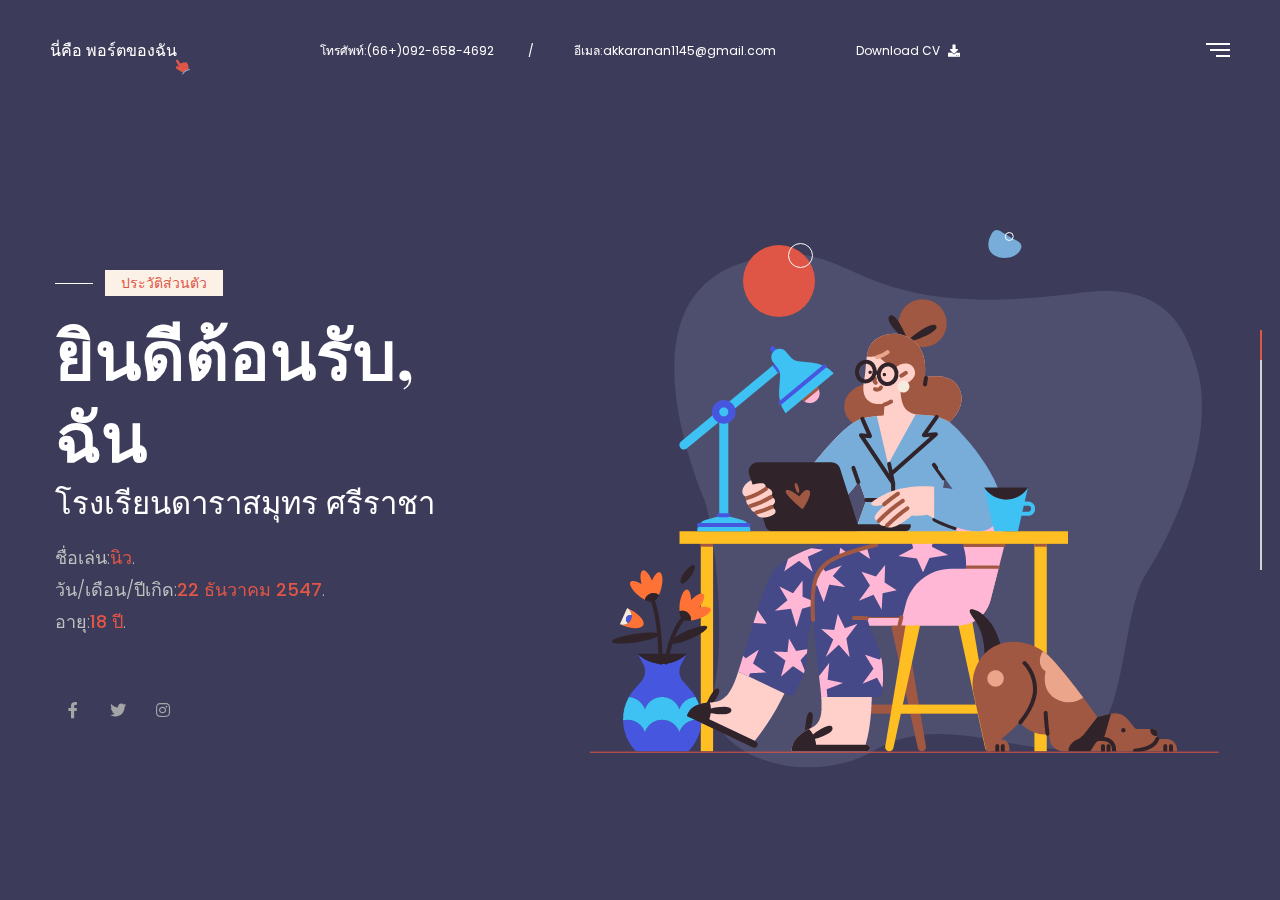
==== commit bde5dde7: "Add files via upload" ====
--- a/index.html
+++ b/index.html
@@ -102,7 +102,7 @@
                                         อายุ:<b>18 ปี</b>.</br>
                                        
                                         <div class="social-style-one mt-55 rmt-35 animate-element delay10 fadeInUp">
-                                            <a href="#"><i class="https://www.facebook.com/new.akkaranan"><i class="fab fa-facebook-f"></i></a>
+                                            <a href="https://www.facebook.com/new.akkaranan"><i class="fab fa-facebook-f"></i></a>
                                             <a href="#"><i class="fab fa-twitter"></i></a>
                                             <a href="#"><i class="fab fa-instagram"></i></a>
                                         </div>
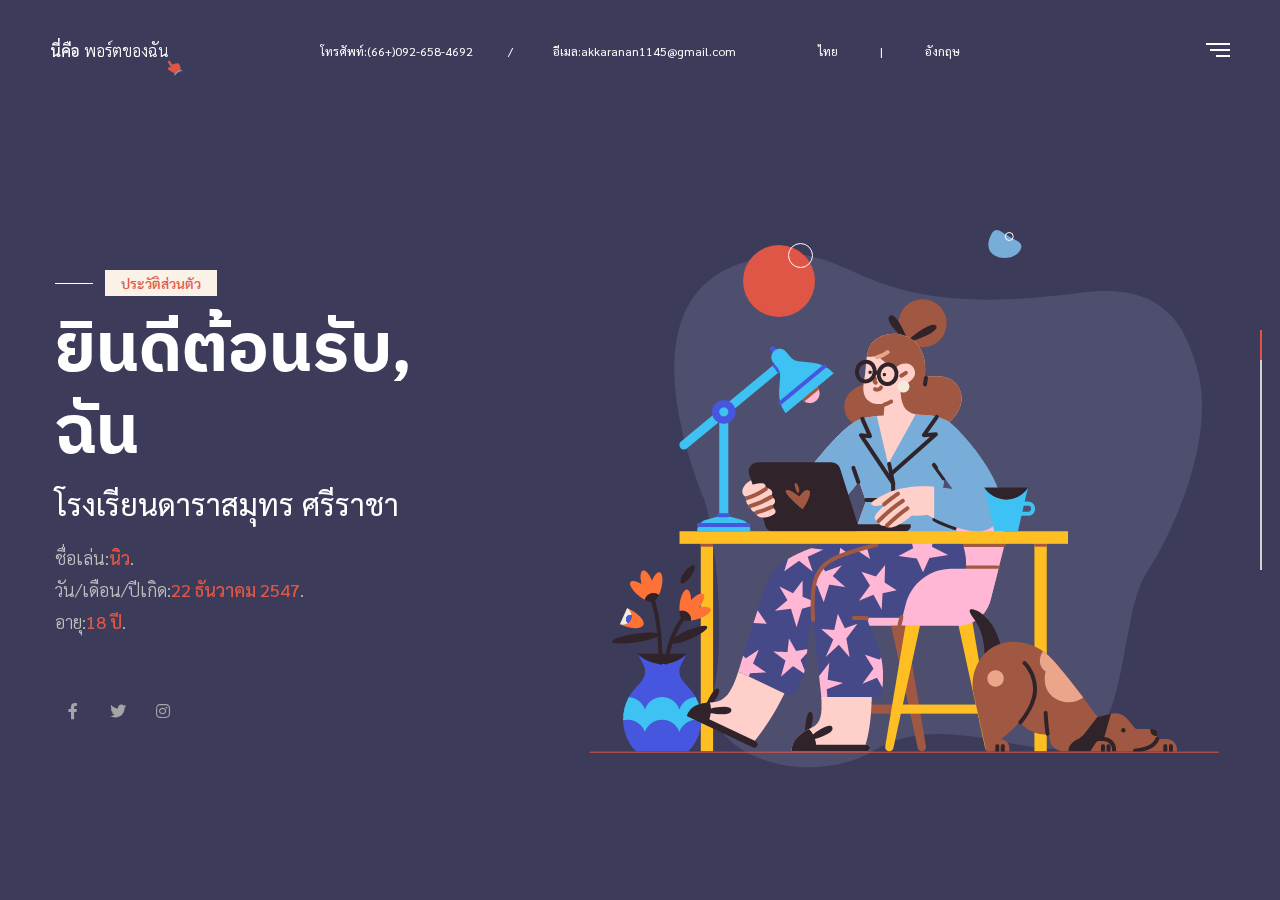
==== commit b156901d: "Add files via upload" ====
--- a/index.html
+++ b/index.html
@@ -5,16 +5,18 @@
     <!--====== Required meta tags ======-->
     <meta charset="utf-8" />
     <meta http-equiv="x-ua-compatible" content="ie=edge" />
-    <meta name="description" content="portfolio,พอร์ตโฟลิโอ" />
+    <meta name="description" content="portfolio,ประวัติส่วนตัว,พอร์ตงาน,พอร์ตโฟลิโอ" />
     <meta name="author" content="อัครนันท์ ชัยพงษ์,Akkaranan Chaiyapong">
     <meta name="viewport" content="width=device-width, initial-scale=1, shrink-to-fit=no" />
 
     <!--====== Title ======-->
-    <title>It's Me - HTML Template || Home</title>
+    <title>นี่คือ...ฉัน - พอร์ตโฟลิโอ || หน้าแรก</title>
     <!--====== Favicon Icon ======-->
     <link rel="shortcut icon" href="assets/images/favicon.png" type="image/x-icon">
     <!--====== Google Fonts ======-->
     <link href="https://fonts.googleapis.com/css2?family=Playfair+Display:wght@700&family=Poppins:wght@300;400;500&display=swap" rel="stylesheet">
+    <link href="https://fonts.googleapis.com/css2?family=Sarabun:wght@400;500;600&display=swap" rel="stylesheet">
+    <link href="https://fonts.googleapis.com/css2?family=IBM+Plex+Sans+Thai:wght@300;400;500&display=swap" rel="stylesheet">
     <!--====== FontAwesome ======-->
     <link href="assets/css/fontawesome.5.9.0.min.css" rel="stylesheet">
     <!--====== Bootstrap ======-->
@@ -58,9 +60,9 @@
                 <div class="hide-menu a-nav-toggle"></div>
                 <div class="menu">
                     <div class="menu-lang">
-                        <a href="#" class="menu-lang-item active">Eng.</a>
-                        <a href="#" class="menu-lang-item">Fra.</a>
-                        <a href="#" class="menu-lang-item">Ara.</a>
+                        <a href="index.html" class="menu-lang-item active">TH.</TH></a>
+                        <a href="index-en.html" class="menu-lang-item">ENG.</a>
+                    
                     </div>
                     <div class="menu-main mt-100" id="accordion">
                         <ul id="menuMain">
@@ -88,7 +90,7 @@
                                     <li>โทรศัพท์:(66+)092-658-4692</li>
                                     <li>อีเมล:akkaranan1145@gmail.com</li>
                                 </ul>
-                                <a href="#Contact" class="download-cv">Download CV <i class="fas fa-download"></i></a>
+                                    </li><a href="index.html">ไทย</a> | <a href="index.html">อังกฤษ</a></li>
                             </div>
                             <div class="row align-items-center">
                                 <div class="col-lg-5">
@@ -127,7 +129,7 @@
                             <div class="row align-items-center">
                                 <div class="col-lg-7">
                                     <div class="service-image animate-element delay4 fadeInUp">
-                                        <span class="sub-title mb-75">Services</span>
+                                        <span class="sub-title mb-75">ไลฟ์สไตล์</span>
                                         <div class="service-inner-images">
                                             <img src="assets/images/services/services-dark.png" alt="Service">
                                             <img class="shape-one animate-element delay6 bounceIn" src="assets/images/services/shape-one-dark.png" alt="shape">
@@ -138,33 +140,33 @@
                                 <div class="col-lg-5">
                                     <div class="service-content pt-100 rpt-55 animate-element delay5 fadeInUp">
                                         <div class="section-title mb-25">
-                                            <h2 class="slide-title animate-element delay5 fadeInUp">What <span class="text-typed a-typed a-typed-services" data-text="Services"></span> i provde to my clients in here.</h2>
-                                        </div>
-                                        <p class="animate-element delay6 fadeInUp">I always want to be able to meet the goals of my clients, I value my services as a designer through my work. You may like my <b>services.</b></p>
+                                            <h2 class="slide-title animate-element delay5 fadeInUp">กิจกรรมของ<span class="text-typed a-typed a-typed-services" data-text="นิว"></span>กิจกรรมยามว่าง</h2>
+                                        </div>
+                                        <p class="animate-element delay6 fadeInUp">ฉันใฃ้เวลาว่างในการทำกิจกรรมต่างๆ<b>ดูหนัง ฟังเพลง เล่นเกม วาดรูป</b></p>
                                         <div class="our-services animate-element delay8 fadeInUp">
                                             <div class="service-item">
                                                 <div class="icon">
                                                     <img src="assets/images/services/service-icon1.png" alt="Icon">
                                                 </div>
-                                                <h4>App Design</h4>
+                                                <h4>ดูหนัง</h4>
                                             </div>
                                             <div class="service-item">
                                                 <div class="icon">
                                                     <img src="assets/images/services/service-icon2.png" alt="Icon">
                                                 </div>
-                                                <h4>Web Design</h4>
+                                                <h4>ฟังเพลง</h4>
                                             </div>
                                             <div class="service-item">
                                                 <div class="icon">
                                                     <img src="assets/images/services/service-icon3.png" alt="Icon">
                                                 </div>
-                                                <h4>Illustraiton</h4>
+                                                <h4>เล่นเกม</h4>
                                             </div>
                                             <div class="service-item">
                                                 <div class="icon">
                                                     <img src="assets/images/services/service-icon4.png" alt="Icon">
                                                 </div>
-                                                <h4>Branding</h4>
+                                                <h4>วาดรูป</h4>
                                             </div>
                                         </div>
                                     </div>
@@ -180,14 +182,14 @@
                                 <div class="col-lg-5">
                                     <div class="skill-content animate-element delay5 fadeInUp">
                                         <div class="section-title mb-25">
-                                            <span class="sub-title mb-45">Skills</span>
-                                            <h2 class="slide-title animate-element delay5 fadeInUp">As a Designer i am good at fit with few <span class="text-typed a-typed a-typed-skills" data-text="skills."></span></h2>
-                                        </div>
-                                        <p class="animate-element delay6 fadeInUp">All desigener have good skills to make sure satisfied their clints, As a designer I am also specialised few <b>skills.</b></p>
+                                            <span class="sub-title mb-45">ทักษะพิเศษ</span>
+                                            <h2 class="slide-title animate-element delay5 fadeInUp">เพิ่มความรู็ มีสมาธิ มีสติปัญญา<span class="text-typed a-typed a-typed-skills" data-text="ผ่อนคลาย"></span></h2>
+                                        </div>
+                                        <p class="animate-element delay6 fadeInUp">ความสามาร๔พิเศษเป็นเครื่องมือยืนยันถึงประสบการณ์</p><b>ของตน.</b></p>
                                         <div class="bar-list a-progressbar pt-5 animate-element delay9 fadeInUp">
                                             <div class="bar-item">
                                                 <div class="row">
-                                                    <div class="col bar-item-title">App Design</div>
+                                                    <div class="col bar-item-title">ศิลปะ</div>
                                                     <div class="col-auto text-right bar-item-value">78%</div>
                                                 </div>
                                                 <div class="progress">
@@ -196,7 +198,7 @@
                                             </div>
                                             <div class="bar-item">
                                                 <div class="row">
-                                                    <div class="col bar-item-title">Web Design</div>
+                                                    <div class="col bar-item-title">ภาษาไทย</div>
                                                     <div class="col-auto text-right bar-item-value">95%</div>
                                                 </div>
                                                 <div class="progress">
@@ -205,7 +207,7 @@
                                             </div>
                                             <div class="bar-item">
                                                 <div class="row">
-                                                    <div class="col bar-item-title">Art & illustration</div>
+                                                    <div class="col bar-item-title">การงาน</div>
                                                     <div class="col-auto text-right bar-item-value">65%</div>
                                                 </div>
                                                 <div class="progress">
@@ -214,7 +216,7 @@
                                             </div>
                                             <div class="bar-item">
                                                 <div class="row">
-                                                    <div class="col bar-item-title">Banding</div>
+                                                    <div class="col bar-item-title">วิทย์</div>
                                                     <div class="col-auto text-right bar-item-value">85%</div>
                                                 </div>
                                                 <div class="progress">
--- a/assets/css/style.css
+++ b/assets/css/style.css
@@ -47,8 +47,8 @@
     --heading-color: #1D2043;
     --primary-color: #DF5646;
     --light-color: #FAFAFA;
-    --base-font: 'Poppins', sans-serif;
-    --heading-font: 'Playfair Display', serif;
+    --base-font:'sarabun','Poppins', sans-serif;
+    --heading-font:'IBM Plex sans Thai','Playfair Display', serif;
 }
 
 body {
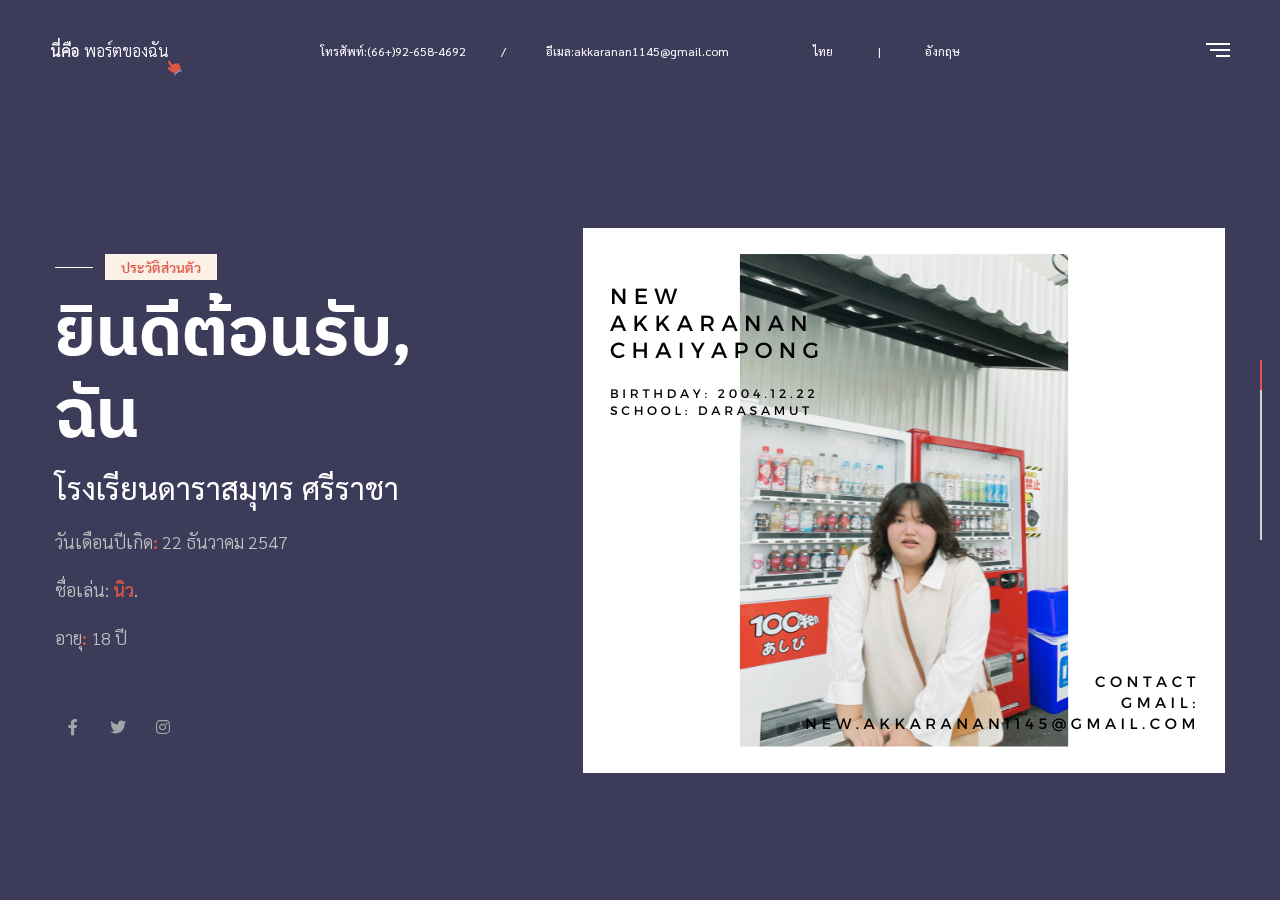
==== commit 3ff589bb: "Add files via upload" ====
--- a/index.html
+++ b/index.html
@@ -5,12 +5,12 @@
     <!--====== Required meta tags ======-->
     <meta charset="utf-8" />
     <meta http-equiv="x-ua-compatible" content="ie=edge" />
-    <meta name="description" content="portfolio,ประวัติส่วนตัว,พอร์ตงาน,พอร์ตโฟลิโอ" />
+    <meta name="description" content="พอร์ตฟอลิโอ, ประวัติส่วนตัว, ประวัติการศึกษา, พอร์ตงาน, โปรไฟล์ของฉัน" />
     <meta name="author" content="อัครนันท์ ชัยพงษ์,Akkaranan Chaiyapong">
     <meta name="viewport" content="width=device-width, initial-scale=1, shrink-to-fit=no" />
 
     <!--====== Title ======-->
-    <title>นี่คือ...ฉัน - พอร์ตโฟลิโอ || หน้าแรก</title>
+    <title>นี่คือ...ฉัน - พอร์ตโฟลิโอ || Home</title>
     <!--====== Favicon Icon ======-->
     <link rel="shortcut icon" href="assets/images/favicon.png" type="image/x-icon">
     <!--====== Google Fonts ======-->
@@ -60,19 +60,19 @@
                 <div class="hide-menu a-nav-toggle"></div>
                 <div class="menu">
                     <div class="menu-lang">
-                        <a href="index.html" class="menu-lang-item active">TH.</TH></a>
+                        <a href="index.html" class="menu-lang-item active">TH.</a>
                         <a href="index-en.html" class="menu-lang-item">ENG.</a>
                     
                     </div>
                     <div class="menu-main mt-100" id="accordion">
                         <ul id="menuMain">
                             <li data-menuanchor="About" class="active"><a href="#About">About</a></li>
-                            <li data-menuanchor="Services"><a href="#Services">Services</a></li>
+                            <li data-menuanchor="Lifestyle"><a href="#Lifestyle">Lifestyle</a></li>
                             <li data-menuanchor="Skills"><a href="#Skills">Skills</a></li>
                             <li data-menuanchor="Resume"><a href="#Resume">Resume</a></li>
                             <li data-menuanchor="Portfolio"><a href="#Portfolio">Portfolio</a></li>
-                            <li data-menuanchor="Testimonials"><a href="#Testimonials">Testimonials</a></li>
-                            <li data-menuanchor="Weapons"><a href="#Weapons">Weapons</a></li>
+                            <!--<li data-menuanchor="Testimonials"><a href="#Testimonials">Testimonials</a></li>-->
+                            <!--<li data-menuanchor="Weapons"><a href="#Weapons">Weapons</a></li>-->
                             <li data-menuanchor="Contact"><a href="#Contact">Contact</a></li>
                         </ul>
                     </div>
@@ -87,22 +87,20 @@
                         <div class="container">
                             <div class="number-email-cv">
                                 <ul class="number-email">
-                                    <li>โทรศัพท์:(66+)092-658-4692</li>
+                                    <li>โทรศัพท์:(66+)92-658-4692</li>
                                     <li>อีเมล:akkaranan1145@gmail.com</li>
                                 </ul>
-                                    </li><a href="index.html">ไทย</a> | <a href="index.html">อังกฤษ</a></li>
+                                    </li><a href="index.html">ไทย</a>|<a href="index-en.html">อังกฤษ</a></li>
                             </div>
                             <div class="row align-items-center">
                                 <div class="col-lg-5">
                                     <div class="about-content pt-100 rpt-0 animate-element delay5 fadeInUp">
                                         <span class="sub-title mb-15 animate-element delay3 fadeInUp">ประวัติส่วนตัว</span>
-                                        <h1 class="slide-title animate-element delay5 fadeInUp">ยินดีต้อนรับ,<br> ฉัน <span class="text-typed a-typed a-typed-about" data-text="อัครนันท์"></span></h1>
+                                        <h1 class="slide-title animate-element delay5 fadeInUp">ยินดีต้อนรับ,<br> ฉัน <span class="text-typed a-typed a-typed-about" data-text="อัครนันท์ ชัยพงษ์"></span></h1>
                                         <h3 class="animate-element delay7 fadeInUp">โรงเรียนดาราสมุทร ศรีราชา</h3>
-                                        <p class="animate-element delay8 fadeInUp">
-                                        ชื่อเล่น:<b>นิว</b>.</br>
-                                        วัน/เดือน/ปีเกิด:<b>22 ธันวาคม 2547</b>.</br>
-                                        อายุ:<b>18 ปี</b>.</br>
-                                       
+                                        <p class="animate-element delay8 fadeInUp">วันเดือนปีเกิด<b>:</b> 22 ธันวาคม 2547</p>
+                                        <p class="animate-element delay8 fadeInUp">ชื่อเล่น:<b> นิว</b>.</br>
+                                        <p class="animate-element delay8 fadeInUp">อายุ<b>:</b> 18 ปี</p>          
                                         <div class="social-style-one mt-55 rmt-35 animate-element delay10 fadeInUp">
                                             <a href="https://www.facebook.com/new.akkaranan"><i class="fab fa-facebook-f"></i></a>
                                             <a href="#"><i class="fab fa-twitter"></i></a>
@@ -113,9 +111,7 @@
                                 <div class="col-lg-7">
                                     <div class="about-image pt-100 rpt-50 text-lg-right">
                                         <div class="about-inner-images">
-                                            <img class="animate-element delay7 fadeInUp" src="assets/images/about/about-dark.png" alt="About">
-                                            <img class="shape-one animate-element delay10 bounceIn" src="assets/images/about/shape-one-dark.png" alt="Shape">
-                                            <img class="shape-two animate-element delay11 bounceIn" src="assets/images/about/shape-two-dark.png" alt="Shape">
+                                            <img class="animate-element delay7 fadeInUp" src="assets/images/about/about.png" alt="About">
                                         </div>
                                     </div>
                                 </div>
@@ -131,9 +127,7 @@
                                     <div class="service-image animate-element delay4 fadeInUp">
                                         <span class="sub-title mb-75">ไลฟ์สไตล์</span>
                                         <div class="service-inner-images">
-                                            <img src="assets/images/services/services-dark.png" alt="Service">
-                                            <img class="shape-one animate-element delay6 bounceIn" src="assets/images/services/shape-one-dark.png" alt="shape">
-                                            <img class="shape-two animate-element delay8 bounceIn" src="assets/images/services/shape-two-dark.png" alt="shape">
+                                            <img src="assets/images/lifestyle/lifestyle.png" alt="lifestyle">
                                         </div>
                                     </div>
                                 </div>
@@ -142,31 +136,31 @@
                                         <div class="section-title mb-25">
                                             <h2 class="slide-title animate-element delay5 fadeInUp">กิจกรรมของ<span class="text-typed a-typed a-typed-services" data-text="นิว"></span>กิจกรรมยามว่าง</h2>
                                         </div>
-                                        <p class="animate-element delay6 fadeInUp">ฉันใฃ้เวลาว่างในการทำกิจกรรมต่างๆ<b>ดูหนัง ฟังเพลง เล่นเกม วาดรูป</b></p>
+                                        <p class="animate-element delay6 fadeInUp">ฉันใช้เวลาว่างในการทำกิจกรรมต่างๆ<b> ดูหนัง ฟังเพลง เล่นเกม วาดรูป </b></p>
                                         <div class="our-services animate-element delay8 fadeInUp">
                                             <div class="service-item">
                                                 <div class="icon">
-                                                    <img src="assets/images/services/service-icon1.png" alt="Icon">
+                                                    <img src="assets/images/lifestyle/lifestyle-icon1.png" alt="Icon">
                                                 </div>
                                                 <h4>ดูหนัง</h4>
                                             </div>
                                             <div class="service-item">
                                                 <div class="icon">
-                                                    <img src="assets/images/services/service-icon2.png" alt="Icon">
+                                                    <img src="assets/images/lifestyle/lifestyle-icon2.png" alt="Icon">
                                                 </div>
                                                 <h4>ฟังเพลง</h4>
                                             </div>
                                             <div class="service-item">
                                                 <div class="icon">
-                                                    <img src="assets/images/services/service-icon3.png" alt="Icon">
+                                                    <img src="assets/images/lifestyle/lifestyle-icon3.png" alt="Icon">
                                                 </div>
                                                 <h4>เล่นเกม</h4>
                                             </div>
                                             <div class="service-item">
                                                 <div class="icon">
-                                                    <img src="assets/images/services/service-icon4.png" alt="Icon">
-                                                </div>
-                                                <h4>วาดรูป</h4>
+                                                    <img src="assets/images/lifestyle/lifestyle-icon4.png" alt="Icon">
+                                                </div>
+                                                <h4>วาดภาพ</h4>
                                             </div>
                                         </div>
                                     </div>
@@ -182,18 +176,18 @@
                                 <div class="col-lg-5">
                                     <div class="skill-content animate-element delay5 fadeInUp">
                                         <div class="section-title mb-25">
-                                            <span class="sub-title mb-45">ทักษะพิเศษ</span>
-                                            <h2 class="slide-title animate-element delay5 fadeInUp">เพิ่มความรู็ มีสมาธิ มีสติปัญญา<span class="text-typed a-typed a-typed-skills" data-text="ผ่อนคลาย"></span></h2>
-                                        </div>
-                                        <p class="animate-element delay6 fadeInUp">ความสามาร๔พิเศษเป็นเครื่องมือยืนยันถึงประสบการณ์</p><b>ของตน.</b></p>
+                                            <span class="sub-title mb-45">ทักษะ</span>
+                                            <h2 class="slide-title animate-element delay5 fadeInUp">เพิ่มความรู้ มีสมาธิ มีสติปัญญา<span class="text-typed a-typed a-typed-skills" data-text="ผ่อนคลาย"></span></h2>
+                                        </div>
+                                        <p class="animate-element delay6 fadeInUp">ความสามารถพิเศษเป็นเครื่องมือยืนยันถึงประสบการณ์</p><b>ของตน.</b></p>
                                         <div class="bar-list a-progressbar pt-5 animate-element delay9 fadeInUp">
                                             <div class="bar-item">
                                                 <div class="row">
                                                     <div class="col bar-item-title">ศิลปะ</div>
-                                                    <div class="col-auto text-right bar-item-value">78%</div>
+                                                    <div class="col-auto text-right bar-item-value">88%</div>
                                                 </div>
                                                 <div class="progress">
-                                                    <div class="progress-bar" role="progressbar" aria-valuenow="78" aria-valuemin="0" aria-valuemax="100"></div>
+                                                    <div class="progress-bar" role="progressbar" aria-valuenow="88" aria-valuemin="0" aria-valuemax="100"></div>
                                                 </div>
                                             </div>
                                             <div class="bar-item">
@@ -201,27 +195,36 @@
                                                     <div class="col bar-item-title">ภาษาไทย</div>
                                                     <div class="col-auto text-right bar-item-value">95%</div>
                                                 </div>
+                                            </div>
                                                 <div class="progress">
                                                     <div class="progress-bar" role="progressbar" aria-valuenow="95" aria-valuemin="0" aria-valuemax="100"></div>
                                                 </div>
-                                            </div>
                                             <div class="bar-item">
                                                 <div class="row">
-                                                    <div class="col bar-item-title">การงาน</div>
+                                                    <div class="col bar-item-title">คณิตศาสตร์</div>
                                                     <div class="col-auto text-right bar-item-value">65%</div>
                                                 </div>
                                                 <div class="progress">
                                                     <div class="progress-bar" role="progressbar" aria-valuenow="65" aria-valuemin="0" aria-valuemax="100"></div>
                                                 </div>
-                                            </div>
+                                            </div>    
                                             <div class="bar-item">
                                                 <div class="row">
-                                                    <div class="col bar-item-title">วิทย์</div>
+                                                    <div class="col bar-item-title">วิทยาศาสตร์</div>
                                                     <div class="col-auto text-right bar-item-value">85%</div>
                                                 </div>
                                                 <div class="progress">
                                                     <div class="progress-bar" role="progressbar" aria-valuenow="85" aria-valuemin="0" aria-valuemax="100"></div>
                                                 </div>
+                                            </div>   
+                                             <div class="bar-item">
+                                                 <div class="row">
+                                                     <div class="col bar-item-title">ภาษาอังกฤษ</div>
+                                                    <div class="col-auto text-right bar-item-value">70%</div>
+                                                </div>
+                                            </div>    
+                                                <div class="progress">
+                                                    <div class="progress-bar" role="progressbar" aria-valuenow="70" aria-valuemin="0" aria-valuemax="100"></div>                                          
                                             </div>
                                         </div>
                                     </div>
@@ -229,16 +232,14 @@
                                 <div class="col-lg-7">
                                     <div class="skill-image pt-55 text-lg-right animate-element delay4 fadeInUp">
                                         <div class="skill-images-inner">
-                                            <img src="assets/images/skills/skills-dark.png" alt="Skills">
-                                            <img class="shape-one animate-element delay6 bounceIn" src="assets/images/skills/shape-one.png" alt="shape">
-                                            <img class="shape-two animate-element delay8 bounceIn" src="assets/images/skills/shape-two-dark.png" alt="shape">
-                                        </div>
-                                    </div>
-                                </div>
-                            </div>
-                        </div>
-                    </div>
-                </div>
+                                            <img src="assets/images/skills/skills.png" alt="Skills">
+                                        </div>
+                                    </div>
+                                </div>
+                            </div>
+                        </div>
+                    </div>
+                </div> 
                 <div class="section pp-scrollable slide slide-resume slide-light">
                     <div class="slide-container">
                         <div class="container">
@@ -246,61 +247,62 @@
                                 <div class="col-lg-6">
                                     <div class="educations rmb-55">
                                         <div class="section-title mb-45 animate-element delay2 fadeInUp">
-                                            <span class="sub-title mb-45">qualification</span>
-                                            <h2 class="slide-title animate-element delay5 fadeInUp">my education</h2>
+                                            <span class="sub-title mb-45">วุฒิการศึกษา</span>
+                                            <h2 class="slide-title animate-element delay5 fadeInUp">การศึกษา</h2>
                                         </div>
                                         <div class="edu-experi-wrap">
                                             <div class="edu-experi-item animate-element delay5 fadeInUp">
-                                                <span class="years">2010-2014</span>
+                                                <span class="years">2019-2022</span>
                                                 <div class="vacancy-content">
-                                                    <span class="title">BSC</span>
-                                                    <h4 class="subject">Computer Science</h4>
-                                                    <h6 class="institution">South University Of Bangladesh</h6>
-                                                    <p>Major in UI Design, UX Design, Interaction Design,  User Empathy, Branding.</p>
+                                                    <span class="title">มัธยมศึกษาตอนปลาย</span>
+                                                    <h4 class="subject">แผนกการเรียนคณิต-อังกฤษ</h4>
+                                                    <h6 class="institution">โรงเรียนดาราสมุทร</h6>
+                                                    <p>ทักษะ:คิด คำนวน ฝึกภาษาอังกฤษ ได้วิเคราะ และได้คำศัพท์ใหม่ๆ</p>
                                                 </div>
                                             </div>
                                             <div class="edu-experi-item animate-element delay8 fadeInUp">
-                                                <span class="years">2014-2016</span>
+                                                <span class="years">2016-2019</span>
                                                 <div class="vacancy-content">
-                                                    <span class="title">MSC</span>
-                                                    <h4 class="subject">Computer Science</h4>
-                                                    <h6 class="institution">Defodil University of Bangladesh</h6>
-                                                    <p>Product Design, Information Architecture, Understanding the product, Product Analyses, Market Reserach, Communication.</p>
+                                                    <span class="title">มัธยมศึกษาตอนต้น</span>
+                                                    <h4 class="subject">standard progranme</h4>
+                                                    <h6 class="institution">โรงเรียนบุญจิตวิทยา</h6>
+                                                    <p>สังคม ประวัติ ความเป็นมา คณิต บวก ลบ คูน หาร ทศนิยม เศษส่วน อังกฤษ ได้คำศัพท์ พูด อ่าน เขียน</p>
                                                 </div>
                                             </div>
                                         </div>
                                     </div>
                                 </div>
                                 <div class="col-lg-6">
-                                    <div class="experiecnes">
+                                    <div class="experiecnes">                                                                 
                                         <div class="section-title mb-45 animate-element delay4 fadeInUp">
-                                            <span class="sub-title mb-45">Experiecne</span>
-                                            <h2 class="slide-title animate-element delay5 fadeInUp">My Experiecne</h2>
+                                        </div>
+                                            <h2 class="slide-title animate-element delay5 fadeInUp">การศึกษา</h2>
                                         </div>
                                         <div class="edu-experi-wrap">
-                                            <div class="edu-experi-item beahance animate-element delay7 fadeInUp">
-                                                <span class="years">2016-2018</span>
+                                            <div class="edu-experi-item animate-element delay7 fadeInUp">
+                                                <span class="years">2011-2016</span>
                                                 <div class="vacancy-content">
-                                                    <span class="title">Beahance</span>
-                                                    <h4 class="subject">Uniq Web Design</h4>
-                                                    <p>After finishing my studies, I first concentrated on my work in <a href="https://www.behance.net">Behance</a>, here I worked as a web designer for 2 years. It was really a big experience for me.</p>
-                                                </div>
-                                            </div>
-                                            <div class="edu-experi-item dribbble animate-element delay10 fadeInUp">
-                                                <span class="years">2018-2020</span>
+                                                    <span class="title">ประถมศึกษา</span>
+                                                    <h4 class="subject">standard programme</h4>
+                                                    <h6 class="institution">โรงเรียนบุญจิตวิทยา</h6>
+                                                    <p> ทักษะการฟัง การพูด การอ่าน การเขียนภาษาไทยและภาษาอังกฤษรวมทั้งทักษะทางวิชาการต่างๆ.</p>
+                                                </div>
+                                            </div>
+                                            <div class="edu-experi-item animate-element delay10 fadeInUp">
+                                                <span class="years">2008-2010</span>
                                                 <div class="vacancy-content">
-                                                    <span class="title">Dribbble</span>
-                                                    <h4 class="subject">Product Designer</h4>
-                                                    <p>After working well for two years at <a href="https://dribbble.com">dribbble</a>, I got the opportunity to work in one of the best market dribbles in the world, and there I am now working as a podcast designer.</p>
-                                                </div>
-                                            </div>
-                                        </div>
-                                    </div>
-                                </div>
-                            </div>
-                        </div>
-                    </div>
-                </div>
+                                                    <span class="title">อนุบาล</span>
+                                                    <h4 class="subject">standard programme</h4>
+                                                    <h6 class="institution">โรงเรียนบุญจิตวิทยา</h6>
+                                                    <p> พื้นฐาน ทักษะการฟัง การพูด การอ่าน การเขียนภาษาไทยและภาษาอังกฤษ.</p>
+                                                </div>
+                                            </div>
+                                        </div>
+                                    </div>
+                                </div>
+                            </div>
+                        </div>
+                    </div>
                 <div class="section pp-scrollable slide slide-portfolio a-slide-typed" data-name="portfolio">
                     <div class="slide-container">
                         <div class="container">
@@ -308,14 +310,15 @@
                                 <div class="col-xl-5 col-lg-6">
                                     <div class="portfolio-content">
                                         <div class="section-title mb-35">
-                                            <span class="sub-title mb-45 animate-element delay5 fadeInUp">Portfolio</span>
-                                            <h2 class="slide-title animate-element delay6 fadeInUp">Some of my Creative <span class="text-typed a-typed a-typed-portfolio" data-text="Works."></span></h2>
-                                        </div>
-                                        <p class="animate-element delay7 fadeInUp">As a designer I have been working few years in this sector, and i have complted lot's of project <b><a href="#">see here.</a></b></p>
-                                        <a href="blog.html" class="read-more mt-45 rmt-25 animate-element delay8 fadeInUp">Explore More <i class="fas fa-long-arrow-alt-right"></i></a>
-                                    </div>
-                                </div>
-                                <div class="col-xl-5 col-lg-6">
+                                            <span class="sub-title mb-45 animate-element delay5 fadeInUp">ผลงาน/เกียรติบัตร</span>
+                                            <h2 class="slide-title animate-element delay6 fadeInUp">ผลงานและเกียรติบัตรสำคัญ<span 
+                                                class="text-typed a-typed a-typed-portfolio" data-text="พอร์ตศึกษาต่อ."></span></h2>
+                                        </div>
+                                        <p class="animate-element delay7 fadeInUp">รวมภาพกิจกรรมจิตอาสา จิตสาธารณะ วุฒิบัตร ผลงานด้านการอบรม <b>และผลงานอื่นๆ ที่เกี่ยวข้อง.</b></p>
+                                        <!--<a href="blog.html" class="read-more mt-45 rmt-25 animate-element delay8 fadeInUp">Explore More <i class="fas fa-long-arrow-alt-right"></i></a>-->
+                                    </div>
+                                </div>
+                                <!--<div class="col-xl-5 col-lg-6">
                                     <div class="counter-wrap rmb-15 animate-element delay9 fadeInUp">
                                         <div class="success-box">
                                             <span class="count-text lass-than-ten" data-speed="3000" data-stop="7">0</span>
@@ -326,26 +329,32 @@
                                             <h6>Satisfied Clients</h6>
                                         </div>
                                     </div>
-                                </div>
+                                </div>-->
                             </div>
                             <div class="portfolio-wrap">
                                 <div class="portfolio-item animate-element delay11 fadeInUp">
-                                    <img src="assets/images/acitivities/portfolio1.png" alt="Portfolio">
+                                    <img src="assets/images/certificate/portfolio1.png" alt="Portfolio">
                                 </div>
                                 <div class="portfolio-item animate-element delay13 fadeInUp">
-                                    <img src="assets/images/acitivities/portfolio2.png" alt="Portfolio">
+                                    <img src="assets/images/certificate/portfolio2.png" alt="Portfolio">
                                 </div>
                                 <div class="portfolio-item">
-                                    <img src="assets/images/acitivities/portfolio1.png" alt="Portfolio">
+                                    <img src="assets/images/certificate/portfolio3.png" alt="Portfolio">
                                 </div>
                                 <div class="portfolio-item">
-                                    <img src="assets/images/acitivities/portfolio2.png" alt="Portfolio">
-                                </div>
-                            </div>
-                        </div>
-                    </div>
-                </div>
-                <div class="section pp-scrollable slide slide-testimonials slide-light a-slide-typed" data-name="testimonials">
+                                    <img src="assets/images/certificate/portfolio4.png" alt="Portfolio">
+                                </div>
+                            </div>
+                        </div>
+                    </div>
+                </div>  
+            </div>
+                                </div>
+                            </div>
+                        </div>
+                    </div>
+                </div>
+                <!--<div class="section pp-scrollable slide slide-testimonials slide-light a-slide-typed" data-name="testimonials">                    
                     <div class="slide-container">
                         <div class="container">
                             <div class="row align-items-end">
@@ -413,19 +422,21 @@
                                         </div>
                                         <div class="weapons-item eight animate-element delay5 fadeInRight">
                                             <img src="assets/images/weapons/slack.png" alt="slack">
-                                        </div>
-                                    </div>
-                                </div>
-                            </div>
-                        </div>
-                    </div>
-                </div>
+                                        <div class="weapons-item eight animate-element delay6 fadeInRight">
+                                            <img src="assets/images/weapons/psd.jpg" alt="slack">    
+                                        </div>
+                                    </div>
+                                </div>
+                            </div>
+                        </div>
+                    </div>
+                </div>-->
                 <div class="section pp-scrollable slide slide-contact slide-light">
                     <div class="slide-container">
                         <div class="container">
-                           <div class="contact-wrap mb-185 rmb-95">
+                        <!--<div class="contact-wrap mb-185 rmb-95">
                                <div class="row align-items-end">
-                                    <div class="col-lg-7">
+                                    <div class="col-lg-7">               
                                         <div class="contact-content">
                                             <div class="section-title mb-55">
                                                <span class="sub-title mb-55 animate-element delay5 fadeInUp">contact me</span>
@@ -451,23 +462,19 @@
                                         </div>
                                     </div>
                                 </div>
-                           </div>
+                           </div>-->
                            <div class="footer-contact text-center mb-35">
                                <div class="section-title mb-30 animate-element delay8 fadeInUp">
-                                   <h2>Stay Connected</h2>
+                                   <h2>ช่องทางการติดต่อ สื่อสาร</h2>
                                </div>
-                               <span class="country list-inline-item animate-element delay9 fadeInUp">Bangladesh</span>
-                               <h3 class="animate-element delay6 fadeInUp"><a href="mailto:hello_niharik@gmail.com">hello_niharik@gmail.com</a></h3>
-                               <a href="callto:(+778)675-0765" class="number list-inline-item animate-element delay10 fadeInUp">(+778) 675-0765</a>
-                               <div class="social-style-two mt-25 animate-element delay11 fadeInUp">
-                                    <a href="#"><img src="assets/images/contact/social-dribbble.png" alt="Social"></a>
-                                    <a href="#"><img src="assets/images/contact/social-behance.png" alt="Social"></a>
-                                    <a href="#"><img src="assets/images/contact/social-instagram.png" alt="Social"></a>
-                                </div>
+                               <span class="country list-inline-item animate-element delay9 fadeInUp">ศรีราชา,ชลบุรี</span>
+                               <h3 class="animate-element delay6 fadeInUp"><a href="mailto:hello_niharik@gmail.com">33749@ds.ac.th</a></h3>
+                               <a href="callto:(+778)675-0765" class="number list-inline-item animate-element delay10 fadeInUp">(+66) 09-2658-4692</a>
+                               
                            </div>
                         </div>
                         <div class="footer-bottom-girl animate-element delay12 zoomIn">
-                           <img src="assets/images/contact/footer-bottom-girl.png" alt="footer girl">
+                           <img src="assets/images/contact/contact.png" alt="footer girl">
                        </div>
                         <div class="footer-bottom-shape">
                             <img src="assets/images/contact/footer-bottom-shape.png" alt="Shape">
@@ -484,8 +491,8 @@
                     <li data-menuanchor="Skills"></li>
                     <li data-menuanchor="Resume"></li>
                     <li data-menuanchor="Portfolio"></li>
-                    <li data-menuanchor="Testimonials"></li>
-                    <li data-menuanchor="Weapons"></li>
+                    <!--<li data-menuanchor="Testimonials"></li>-->
+                    <!--<li data-menuanchor="Weapons"></li>-->
                     <li data-menuanchor="Contact"></li>
                 </ul>
             </div>
--- a/assets/css/style.css
+++ b/assets/css/style.css
@@ -47,8 +47,8 @@
     --heading-color: #1D2043;
     --primary-color: #DF5646;
     --light-color: #FAFAFA;
-    --base-font:'sarabun','Poppins', sans-serif;
-    --heading-font:'IBM Plex sans Thai','Playfair Display', serif;
+    --base-font: 'Sarabun', 'Poppins', sans-serif;
+    --heading-font: 'IBM Plex Sans Thai', 'Playfair Display', serif;
 }
 
 body {
